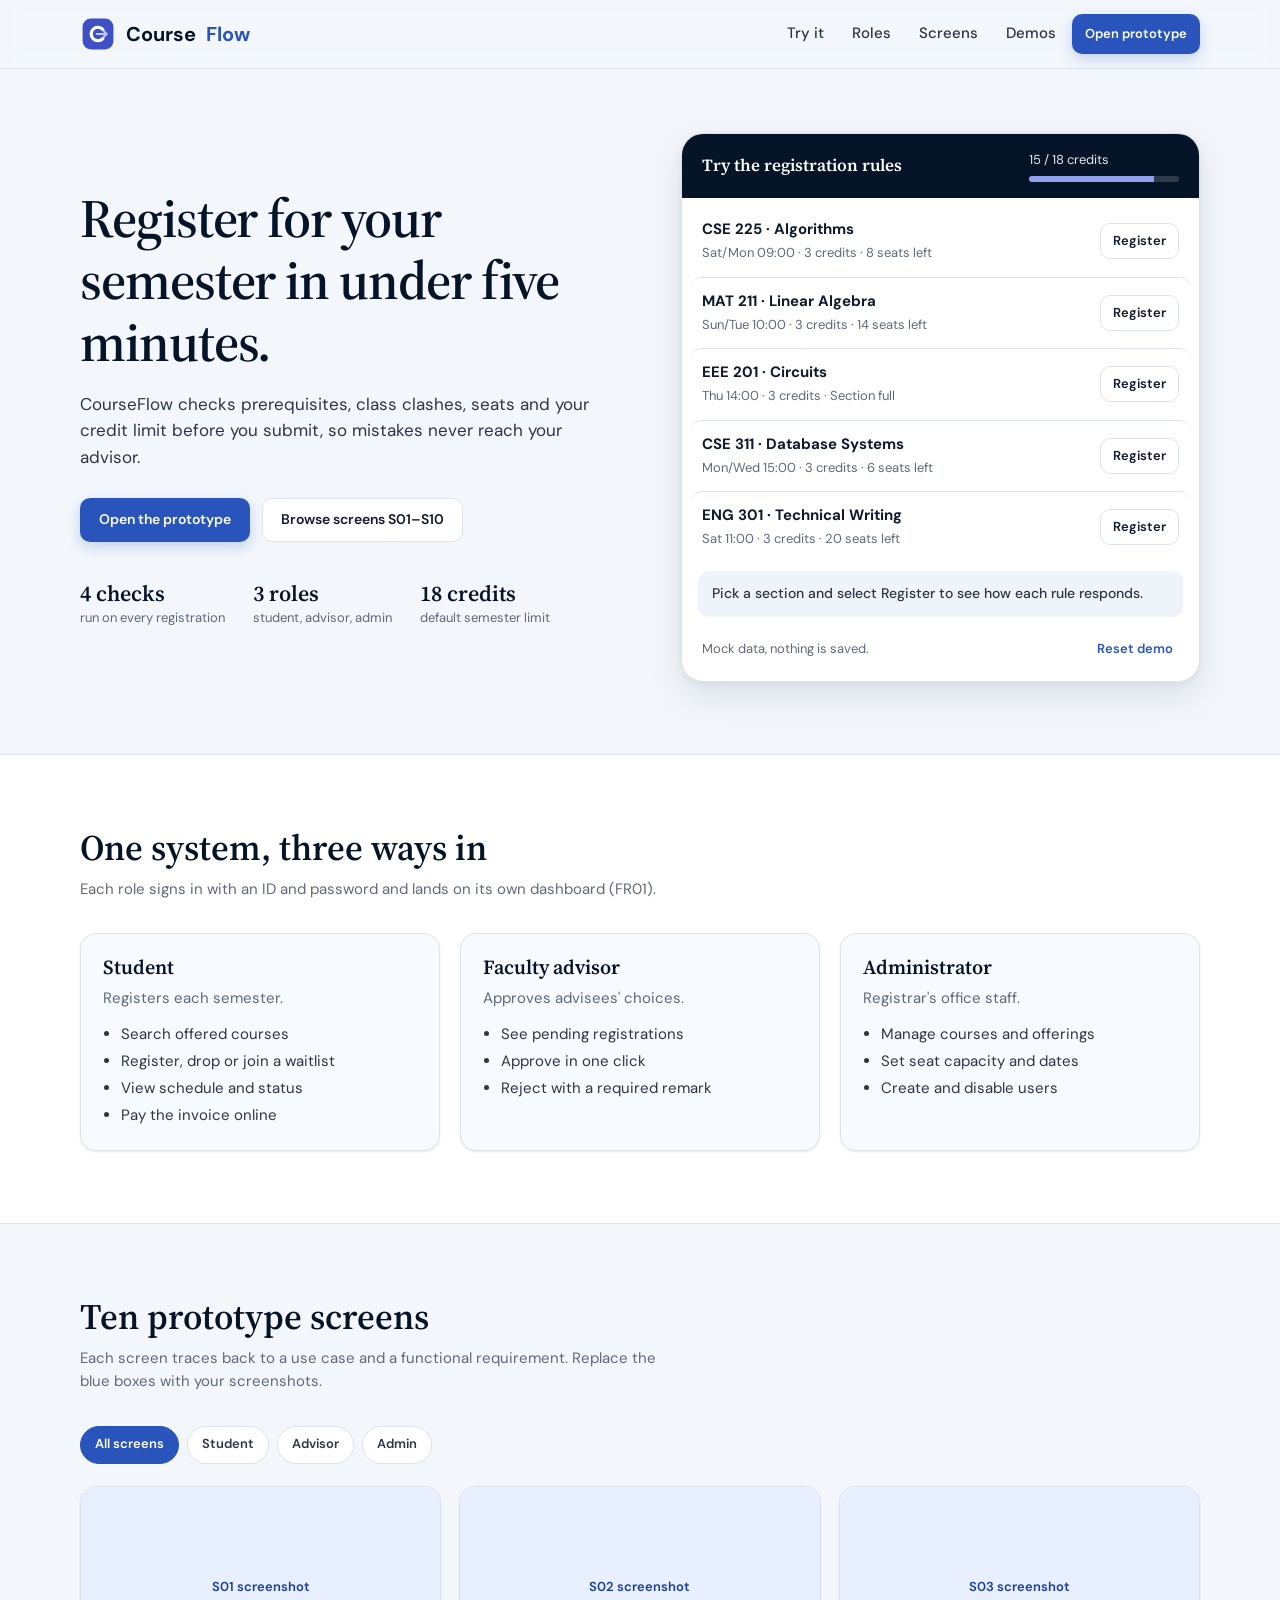
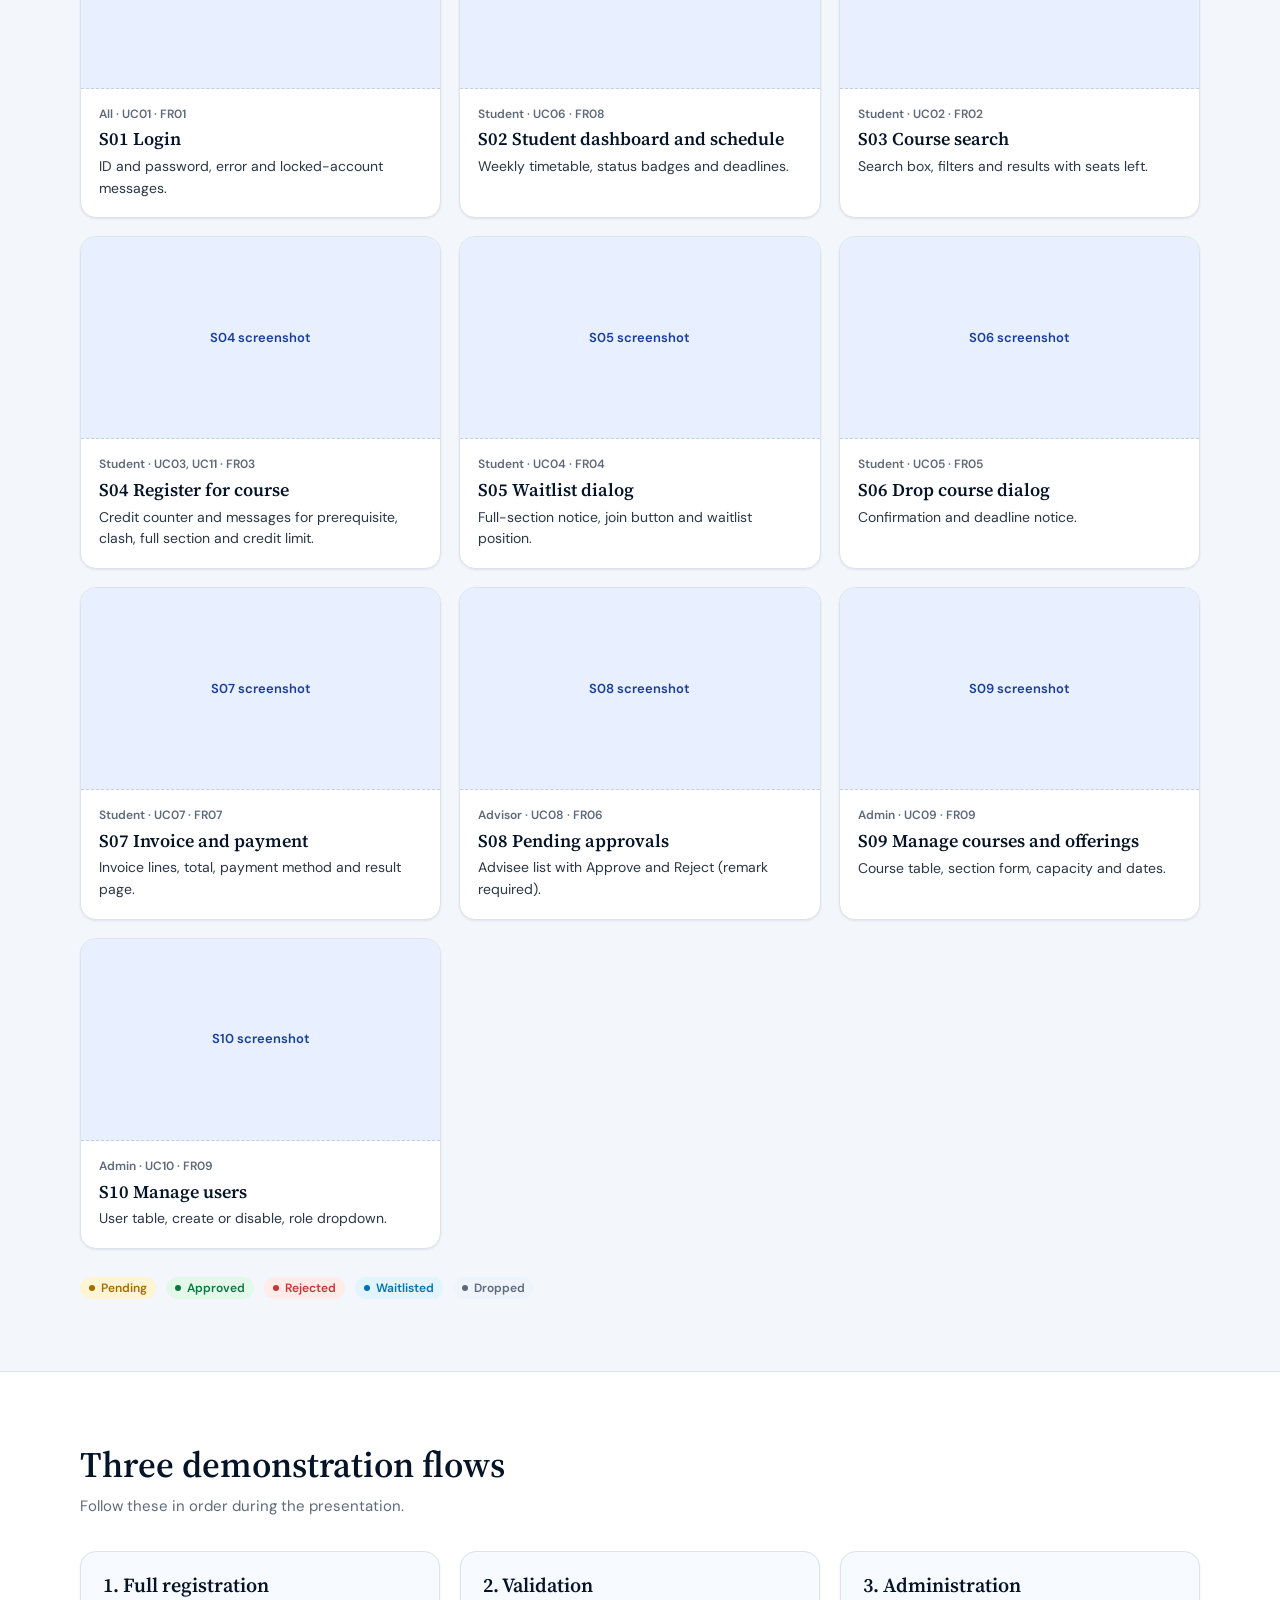
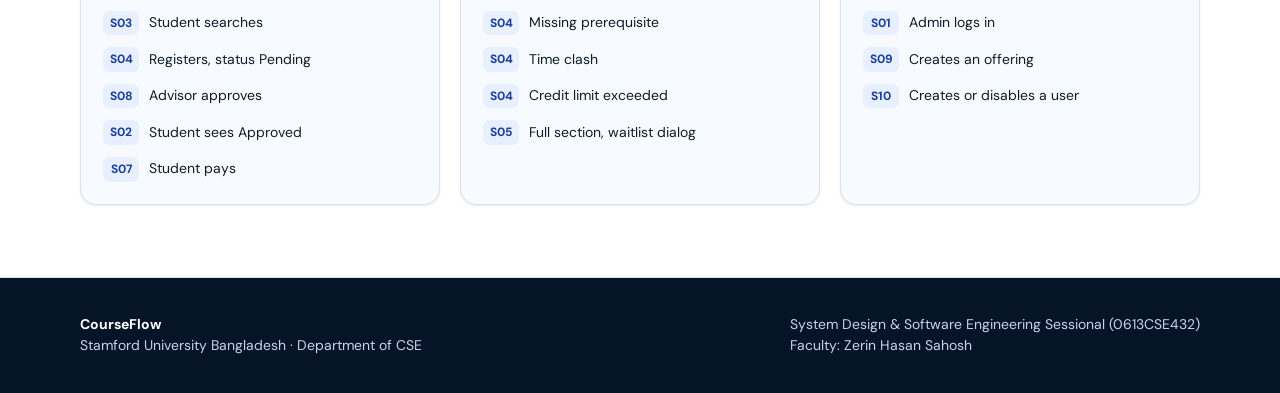
==== index.html @ bbb4576f "updated folder structure" ====
<!DOCTYPE html>
<html lang="en">
<head>
<meta charset="UTF-8">
<meta name="viewport" content="width=device-width, initial-scale=1">
<title>CourseFlow — Online Course Registration</title>
<link rel="icon" href="logo.svg" type="image/svg+xml">
<link rel="preconnect" href="https://fonts.googleapis.com">
<link rel="preconnect" href="https://fonts.gstatic.com" crossorigin>
<link href="https://fonts.googleapis.com/css2?family=DM+Sans:opsz,wght@9..40,400;9..40,500;9..40,600;9..40,700&family=Source+Serif+4:opsz,wght@8..60,500;8..60,600&display=swap" rel="stylesheet">
<link rel="stylesheet" href="style.css">
</head>
<body>
<header class="site-head">
  <div class="wrap">
    <a class="brand" href="#top" aria-label="CourseFlow home">
      <svg viewBox="0 0 56 56" aria-hidden="true"><rect x="4" y="4" width="48" height="48" rx="13" fill="#3f4fc4"/><path d="M35.5 20.7A10.5 10.5 0 1 0 35.5 35.3" fill="none" stroke="#fff" stroke-width="5" stroke-linecap="round"/><path d="M26 28h15M37 23.5l4.5 4.5-4.5 4.5" fill="none" stroke="#bcc6ff" stroke-width="3.4" stroke-linecap="round" stroke-linejoin="round"/></svg>
      Course<b>Flow</b>
    </a>
    <nav aria-label="Main">
      <a href="#try">Try it</a>
      <a href="#roles">Roles</a>
      <a href="#screens">Screens</a>
      <a href="#demos">Demos</a>
      <a class="keep btn btn-primary btn-sm" href="courseflow-registration.html">Open prototype</a>
    </nav>
  </div>
</header>

<main id="top">
  <section class="hero" id="try">
    <div class="wrap">
      <div>
        <h1>Register for your semester in under five minutes.</h1>
        <p class="lead">CourseFlow checks prerequisites, class clashes, seats and your credit limit before you submit, so mistakes never reach your advisor.</p>
        <div class="actions">
          <a class="btn btn-primary" href="courseflow-registration.html">Open the prototype</a>
          <a class="btn btn-secondary" href="#screens">Browse screens S01–S10</a>
        </div>
        <div class="facts">
          <div><strong>4 checks</strong>run on every registration</div>
          <div><strong>3 roles</strong>student, advisor, admin</div>
          <div><strong>18 credits</strong>default semester limit</div>
        </div>
      </div>

      <div class="demo" aria-labelledby="demo-title">
        <div class="demo-top">
          <h2 id="demo-title">Try the registration rules</h2>
          <div class="meter"><span id="credits">15 / 18 credits</span><div class="meter-bar"><i id="bar"></i></div></div>
        </div>
        <ul class="list" id="offerings"></ul>
        <div class="msg" id="msg" role="status" aria-live="polite">Pick a section and select Register to see how each rule responds.</div>
        <div class="demo-foot">
          <span>Mock data, nothing is saved.</span>
          <button class="linkbtn" id="reset" type="button">Reset demo</button>
        </div>
      </div>
    </div>
  </section>

  <section class="block alt" id="roles">
    <div class="wrap">
      <div class="head"><h2>One system, three ways in</h2><p>Each role signs in with an ID and password and lands on its own dashboard (FR01).</p></div>
      <div class="cols3">
        <div class="panel"><h3>Student</h3><p class="muted">Registers each semester.</p><ul><li>Search offered courses</li><li>Register, drop or join a waitlist</li><li>View schedule and status</li><li>Pay the invoice online</li></ul></div>
        <div class="panel"><h3>Faculty advisor</h3><p class="muted">Approves advisees' choices.</p><ul><li>See pending registrations</li><li>Approve in one click</li><li>Reject with a required remark</li></ul></div>
        <div class="panel"><h3>Administrator</h3><p class="muted">Registrar's office staff.</p><ul><li>Manage courses and offerings</li><li>Set seat capacity and dates</li><li>Create and disable users</li></ul></div>
      </div>
    </div>
  </section>

  <section class="block" id="screens">
    <div class="wrap">
      <div class="head"><h2>Ten prototype screens</h2><p>Each screen traces back to a use case and a functional requirement. Replace the blue boxes with your screenshots.</p></div>
      <div class="tabs" id="tabs" role="group" aria-label="Filter screens by role"></div>
      <div class="screens" id="screens-grid"></div>
      <div class="legend" aria-label="Status badge colours">
        <span class="badge b-pending">Pending</span><span class="badge b-approved">Approved</span><span class="badge b-rejected">Rejected</span><span class="badge b-waitlisted">Waitlisted</span><span class="badge b-dropped">Dropped</span>
      </div>
    </div>
  </section>

  <section class="block alt" id="demos">
    <div class="wrap">
      <div class="head"><h2>Three demonstration flows</h2><p>Follow these in order during the presentation.</p></div>
      <div class="cols3">
        <div class="panel"><h3>1. Full registration</h3><ol class="steps"><li><span>S03</span>Student searches</li><li><span>S04</span>Registers, status Pending</li><li><span>S08</span>Advisor approves</li><li><span>S02</span>Student sees Approved</li><li><span>S07</span>Student pays</li></ol></div>
        <div class="panel"><h3>2. Validation</h3><ol class="steps"><li><span>S04</span>Missing prerequisite</li><li><span>S04</span>Time clash</li><li><span>S04</span>Credit limit exceeded</li><li><span>S05</span>Full section, waitlist dialog</li></ol></div>
        <div class="panel"><h3>3. Administration</h3><ol class="steps"><li><span>S01</span>Admin logs in</li><li><span>S09</span>Creates an offering</li><li><span>S10</span>Creates or disables a user</li></ol></div>
      </div>
    </div>
  </section>
</main>

<footer>
  <div class="wrap">
    <div><b>CourseFlow</b><br>Stamford University Bangladesh · Department of CSE</div>
    <div>System Design &amp; Software Engineering Sessional (0613CSE432)<br>Faculty: Zerin Hasan Sahosh</div>
  </div>
</footer>
<script src="script.js"></script>
</body>
</html>
---- style.css ----
:root{
  --bg:oklch(.975 .008 255);--surface:#fff;--surface-2:oklch(.985 .006 255);--surface-3:oklch(.965 .01 255);
  --fg:oklch(.22 .035 255);--fg-2:oklch(.33 .03 255);--muted:oklch(.52 .03 255);
  --border:oklch(.915 .012 255);--border-strong:oklch(.85 .018 255);
  --accent:oklch(.48 .17 264);--accent-2:oklch(.4 .16 264);--accent-soft:oklch(.955 .025 264);
  --navy:oklch(.19 .045 258);--navy-2:oklch(.24 .05 258);
  --success:oklch(.5 .12 155);--success-soft:oklch(.96 .03 155);
  --warn:oklch(.58 .14 75);--warn-soft:oklch(.97 .045 85);
  --danger:oklch(.55 .18 25);--danger-soft:oklch(.96 .03 25);
  --info:oklch(.53 .14 245);--info-soft:oklch(.96 .03 245);
  --shadow-sm:0 1px 2px rgba(13,27,52,.05),0 1px 3px rgba(13,27,52,.04);
  --shadow-md:0 14px 34px rgba(13,27,52,.1),0 2px 8px rgba(13,27,52,.05);
  --font-display:"Source Serif 4",Georgia,serif;--font-body:"DM Sans","Segoe UI",sans-serif;
}
*{box-sizing:border-box}
html{scroll-behavior:smooth}
body{margin:0;background:var(--bg);color:var(--fg);font:15px/1.55 var(--font-body);-webkit-font-smoothing:antialiased}
button{font:inherit;color:inherit;cursor:pointer}
a{color:var(--accent);text-decoration:none}
h1,h2,h3{font-family:var(--font-display);font-weight:600;margin:0;line-height:1.15;color:var(--navy)}
p{margin:0}
:focus-visible{outline:3px solid color-mix(in oklch,var(--accent) 40%,transparent);outline-offset:2px}
.wrap{width:min(1120px,100% - 40px);margin-inline:auto}
.muted{color:var(--muted)}

.btn{display:inline-flex;align-items:center;justify-content:center;min-height:44px;padding:0 18px;border-radius:10px;border:1px solid transparent;font-weight:600;font-size:14px;transition:background .16s,border-color .16s,transform .16s}
.btn:hover{transform:translateY(-1px)}
.btn-primary{background:var(--accent);color:#fff;box-shadow:0 5px 14px color-mix(in oklch,var(--accent) 24%,transparent)}
.btn-primary:hover{background:var(--accent-2)}
.btn-secondary{background:var(--surface);border-color:var(--border);color:var(--fg)}
.btn-secondary:hover{border-color:var(--border-strong)}
.btn-sm{min-height:36px;padding:0 12px;font-size:13px}

.badge{display:inline-flex;align-items:center;gap:6px;padding:5px 9px;border-radius:999px;font-size:12px;font-weight:600;line-height:1}
.badge:before{content:"";width:6px;height:6px;border-radius:50%;background:currentColor}
.b-pending{background:var(--warn-soft);color:var(--warn)}
.b-approved{background:var(--success-soft);color:var(--success)}
.b-rejected{background:var(--danger-soft);color:var(--danger)}
.b-waitlisted{background:var(--info-soft);color:var(--info)}
.b-dropped{background:var(--surface-3);color:var(--muted)}

/* header */
.site-head{position:sticky;top:0;z-index:20;background:color-mix(in oklch,var(--bg) 88%,transparent);backdrop-filter:blur(10px);border-bottom:1px solid var(--border)}
.site-head .wrap{display:flex;align-items:center;gap:24px;min-height:68px}
.brand{display:flex;align-items:center;gap:10px;font-weight:700;font-size:20px;color:var(--navy)}
.brand b{color:var(--accent)}
.brand svg{width:36px;height:36px}
nav{display:flex;gap:4px;margin-left:auto}
nav a{padding:8px 12px;border-radius:8px;color:var(--fg-2);font-weight:500}
nav a:hover{background:var(--surface-3)}

/* hero */
.hero{padding:64px 0 72px}
.hero .wrap{display:grid;grid-template-columns:1.05fr 1fr;gap:56px;align-items:center}
.hero h1{font-size:clamp(34px,5vw,54px);letter-spacing:-.02em}
.hero .lead{margin:18px 0 28px;font-size:17px;color:var(--fg-2);max-width:46ch}
.hero .actions{display:flex;gap:12px;flex-wrap:wrap}
.hero .facts{display:flex;gap:28px;margin-top:36px;flex-wrap:wrap;color:var(--muted);font-size:13px}
.hero .facts strong{display:block;font:600 22px var(--font-display);color:var(--navy)}

/* live demo */
.demo{background:var(--surface);border:1px solid var(--border);border-radius:22px;box-shadow:var(--shadow-md);overflow:hidden}
.demo-top{display:flex;justify-content:space-between;align-items:center;padding:16px 20px;background:var(--navy);color:#fff}
.demo-top h2{color:#fff;font-size:17px}
.meter{font-size:13px;opacity:.9}
.meter-bar{height:6px;border-radius:9px;background:rgba(255,255,255,.18);margin-top:6px;overflow:hidden;width:150px}
.meter-bar i{display:block;height:100%;background:#9fb0ff;width:0;transition:width .3s}
.list{list-style:none;margin:0;padding:8px}
.row{display:flex;align-items:center;gap:12px;padding:12px;border-radius:12px}
.row+.row{border-top:1px solid var(--border)}
.row .info{flex:1;min-width:0}
.row .info b{display:block}
.row .info span{font-size:13px;color:var(--muted)}
.msg{margin:0 16px 16px;padding:12px 14px;border-radius:10px;font-size:14px;font-weight:500;background:var(--surface-3);color:var(--fg-2);min-height:46px}
.msg.err{background:var(--danger-soft);color:var(--danger)}
.msg.ok{background:var(--success-soft);color:var(--success)}
.msg.wait{background:var(--info-soft);color:var(--info)}
.demo-foot{display:flex;justify-content:space-between;align-items:center;padding:0 20px 16px;font-size:13px;color:var(--muted)}
.linkbtn{background:none;border:0;color:var(--accent);font-weight:600;padding:6px}

/* sections */
section.block{padding:72px 0}
section.alt{background:var(--surface);border-block:1px solid var(--border)}
.head{max-width:60ch;margin-bottom:32px}
.head h2{font-size:clamp(26px,3.4vw,36px)}
.head p{margin-top:10px;color:var(--muted)}
.cols3{display:grid;grid-template-columns:repeat(3,1fr);gap:20px}
.panel{background:var(--surface);border:1px solid var(--border);border-radius:16px;padding:22px;box-shadow:var(--shadow-sm)}
.alt .panel{background:var(--surface-2)}
.panel h3{font-size:20px;margin-bottom:8px}
.panel ul{margin:12px 0 0;padding-left:18px;color:var(--fg-2)}
.panel li+li{margin-top:4px}

/* screens */
.tabs{display:flex;gap:8px;flex-wrap:wrap;margin-bottom:22px}
.tab{min-height:38px;padding:0 14px;border-radius:999px;border:1px solid var(--border);background:var(--surface);font-weight:600;font-size:13px;color:var(--fg-2)}
.tab[aria-pressed=true]{background:var(--accent);border-color:var(--accent);color:#fff}
.screens{display:grid;grid-template-columns:repeat(auto-fill,minmax(300px,1fr));gap:18px}
.screen{background:var(--surface);border:1px solid var(--border);border-radius:16px;overflow:hidden;box-shadow:var(--shadow-sm);display:flex;flex-direction:column}
.shot{aspect-ratio:16/9;background:var(--accent-soft);border-bottom:1px dashed var(--border-strong);display:grid;place-items:center;color:var(--accent-2);font-size:13px;font-weight:600}
.screen .body{padding:16px 18px 18px}
.screen h3{font-size:18px;margin:6px 0}
.meta{font-size:12px;color:var(--muted);font-weight:600}
.screen p{font-size:14px;color:var(--fg-2)}

/* demos */
.steps{list-style:none;padding:0;margin:14px 0 0;display:grid;gap:8px}
.steps li{display:flex;gap:10px;align-items:center;font-size:14px}
.steps li span{flex:none;min-width:36px;text-align:center;padding:3px 0;border-radius:7px;background:var(--accent-soft);color:var(--accent-2);font-weight:700;font-size:12px}
.legend{display:flex;gap:10px;flex-wrap:wrap;margin-top:28px}

footer{background:var(--navy);color:#c9d2ea;padding:36px 0;font-size:14px}
footer .wrap{display:flex;justify-content:space-between;gap:20px;flex-wrap:wrap}
footer b{color:#fff}

@media(max-width:860px){
  .hero .wrap{grid-template-columns:1fr;gap:36px}
  .cols3{grid-template-columns:1fr}
  nav a:not(.keep){display:none}
}
@media(prefers-reduced-motion:reduce){*{transition:none!important;scroll-behavior:auto!important}}
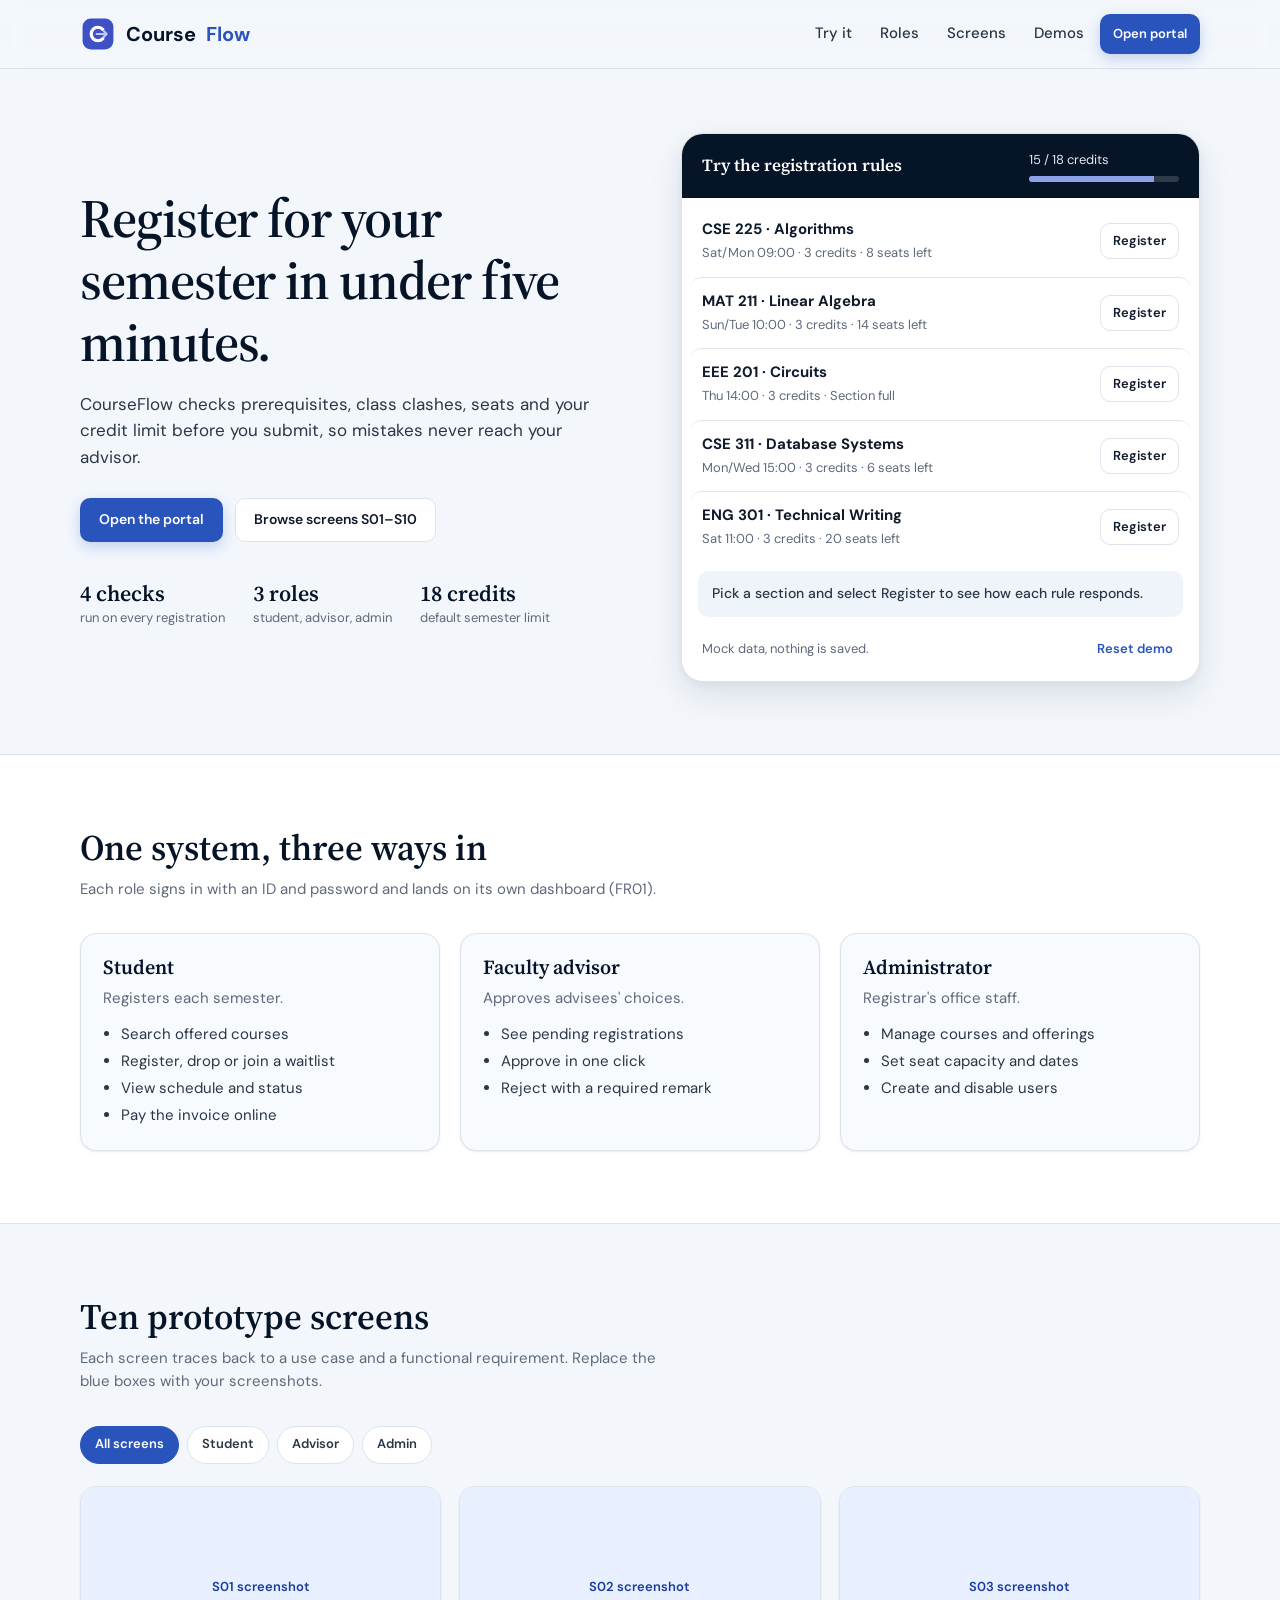
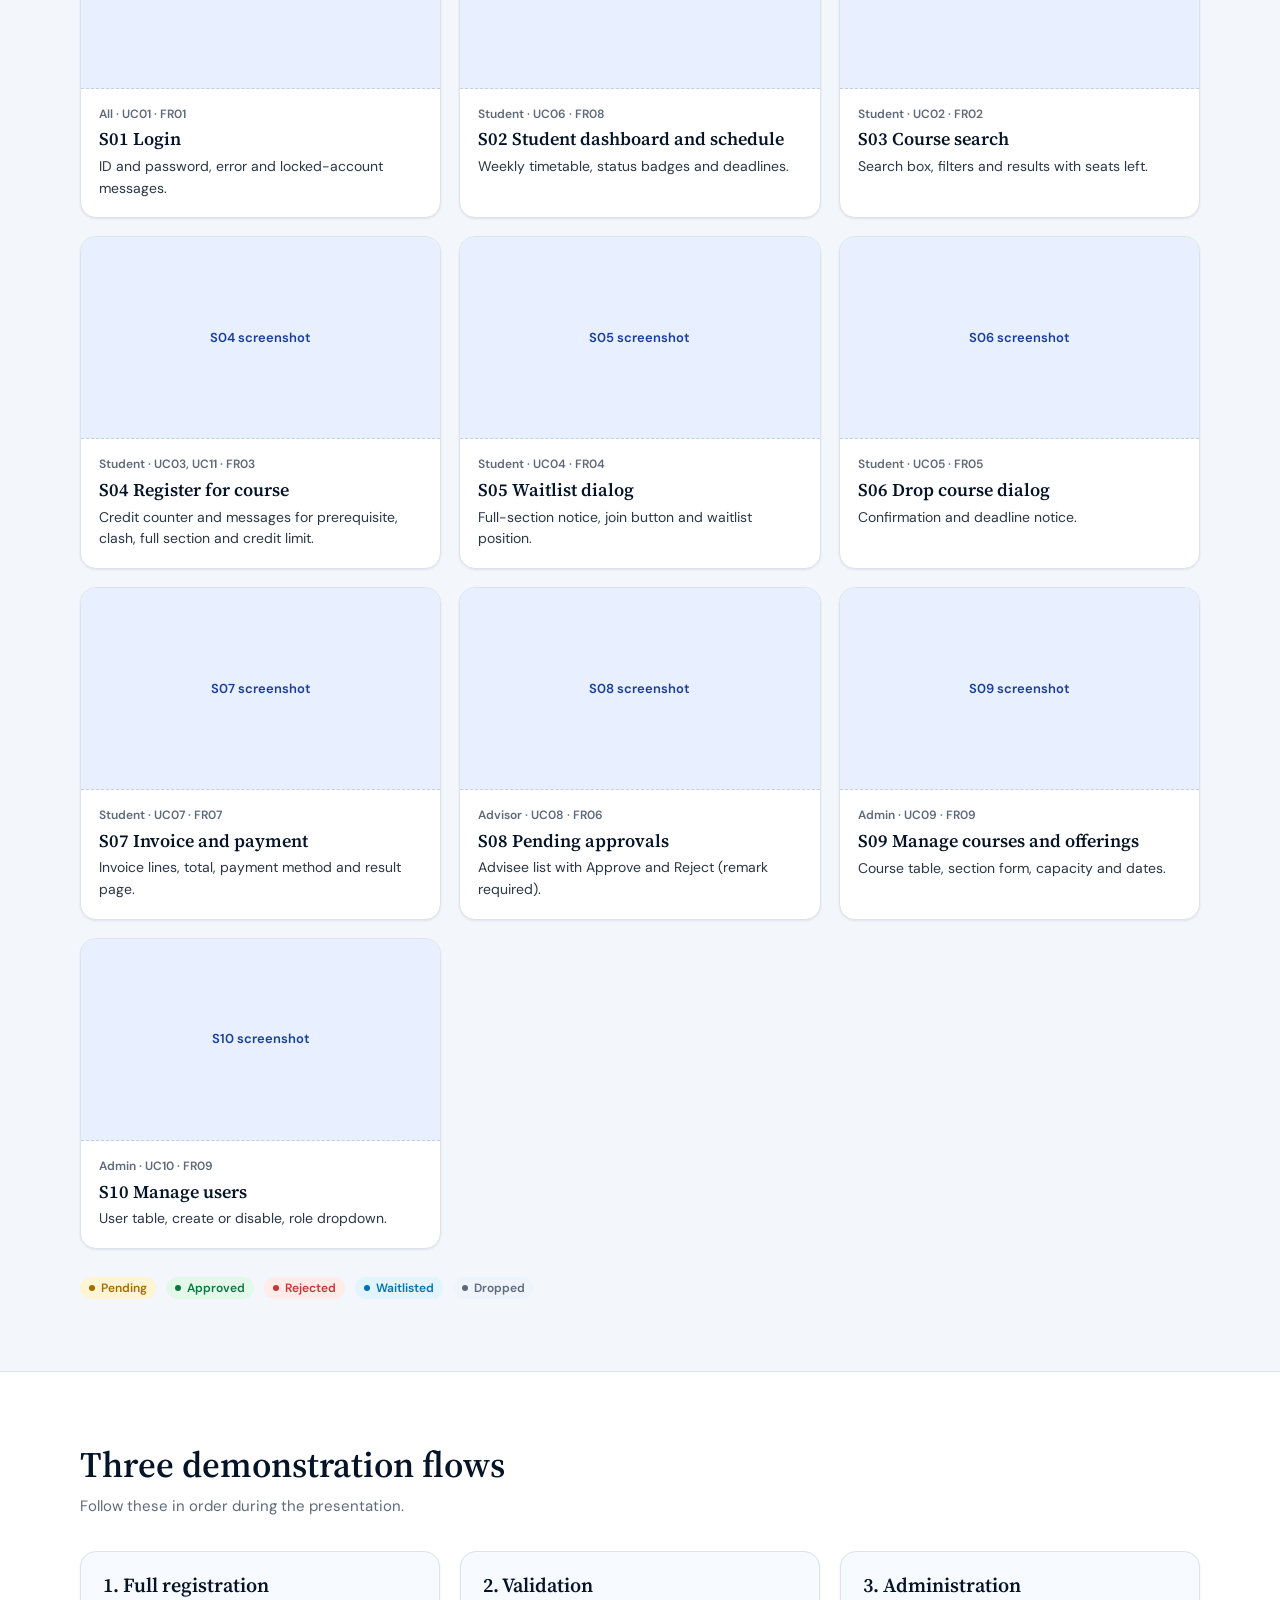
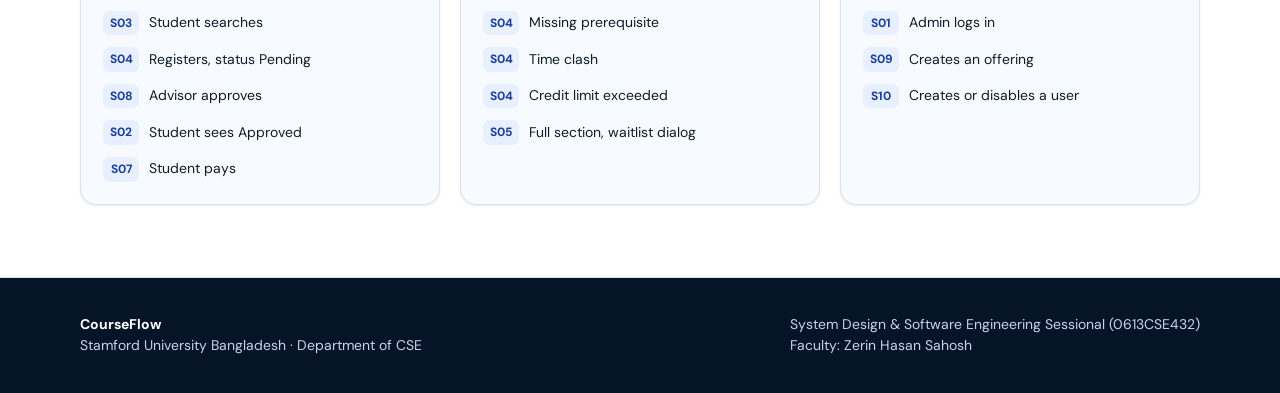
==== commit facb364a: "better file structure" ====
--- a/index.html
+++ b/index.html
@@ -4,11 +4,12 @@
 <meta charset="UTF-8">
 <meta name="viewport" content="width=device-width, initial-scale=1">
 <title>CourseFlow — Online Course Registration</title>
-<link rel="icon" href="logo.svg" type="image/svg+xml">
+<meta name="description" content="CourseFlow is an online course registration system for Stamford University Bangladesh. It validates prerequisites, timetable clashes, seat availability and credit limits before submission.">
+<link rel="icon" href="assets/images/logo.svg" type="image/svg+xml">
 <link rel="preconnect" href="https://fonts.googleapis.com">
 <link rel="preconnect" href="https://fonts.gstatic.com" crossorigin>
 <link href="https://fonts.googleapis.com/css2?family=DM+Sans:opsz,wght@9..40,400;9..40,500;9..40,600;9..40,700&family=Source+Serif+4:opsz,wght@8..60,500;8..60,600&display=swap" rel="stylesheet">
-<link rel="stylesheet" href="style.css">
+<link rel="stylesheet" href="assets/css/landing.css">
 </head>
 <body>
 <header class="site-head">
@@ -22,7 +23,7 @@
       <a href="#roles">Roles</a>
       <a href="#screens">Screens</a>
       <a href="#demos">Demos</a>
-      <a class="keep btn btn-primary btn-sm" href="courseflow-registration.html">Open prototype</a>
+      <a class="keep btn btn-primary btn-sm" href="portal.html">Open portal</a>
     </nav>
   </div>
 </header>
@@ -34,7 +35,7 @@
         <h1>Register for your semester in under five minutes.</h1>
         <p class="lead">CourseFlow checks prerequisites, class clashes, seats and your credit limit before you submit, so mistakes never reach your advisor.</p>
         <div class="actions">
-          <a class="btn btn-primary" href="courseflow-registration.html">Open the prototype</a>
+          <a class="btn btn-primary" href="portal.html">Open the portal</a>
           <a class="btn btn-secondary" href="#screens">Browse screens S01–S10</a>
         </div>
         <div class="facts">
@@ -99,6 +100,6 @@
     <div>System Design &amp; Software Engineering Sessional (0613CSE432)<br>Faculty: Zerin Hasan Sahosh</div>
   </div>
 </footer>
-<script src="script.js"></script>
+<script src="assets/js/landing.js"></script>
 </body>
 </html>
--- a/assets/css/landing.css
+++ b/assets/css/landing.css
@@ -0,0 +1,123 @@
+/* CourseFlow landing page — public site styles */
+
+:root{
+  --bg:oklch(.975 .008 255);--surface:#fff;--surface-2:oklch(.985 .006 255);--surface-3:oklch(.965 .01 255);
+  --fg:oklch(.22 .035 255);--fg-2:oklch(.33 .03 255);--muted:oklch(.52 .03 255);
+  --border:oklch(.915 .012 255);--border-strong:oklch(.85 .018 255);
+  --accent:oklch(.48 .17 264);--accent-2:oklch(.4 .16 264);--accent-soft:oklch(.955 .025 264);
+  --navy:oklch(.19 .045 258);--navy-2:oklch(.24 .05 258);
+  --success:oklch(.5 .12 155);--success-soft:oklch(.96 .03 155);
+  --warn:oklch(.58 .14 75);--warn-soft:oklch(.97 .045 85);
+  --danger:oklch(.55 .18 25);--danger-soft:oklch(.96 .03 25);
+  --info:oklch(.53 .14 245);--info-soft:oklch(.96 .03 245);
+  --shadow-sm:0 1px 2px rgba(13,27,52,.05),0 1px 3px rgba(13,27,52,.04);
+  --shadow-md:0 14px 34px rgba(13,27,52,.1),0 2px 8px rgba(13,27,52,.05);
+  --font-display:"Source Serif 4",Georgia,serif;--font-body:"DM Sans","Segoe UI",sans-serif;
+}
+*{box-sizing:border-box}
+html{scroll-behavior:smooth}
+body{margin:0;background:var(--bg);color:var(--fg);font:15px/1.55 var(--font-body);-webkit-font-smoothing:antialiased}
+button{font:inherit;color:inherit;cursor:pointer}
+a{color:var(--accent);text-decoration:none}
+h1,h2,h3{font-family:var(--font-display);font-weight:600;margin:0;line-height:1.15;color:var(--navy)}
+p{margin:0}
+:focus-visible{outline:3px solid color-mix(in oklch,var(--accent) 40%,transparent);outline-offset:2px}
+.wrap{width:min(1120px,100% - 40px);margin-inline:auto}
+.muted{color:var(--muted)}
+
+.btn{display:inline-flex;align-items:center;justify-content:center;min-height:44px;padding:0 18px;border-radius:10px;border:1px solid transparent;font-weight:600;font-size:14px;transition:background .16s,border-color .16s,transform .16s}
+.btn:hover{transform:translateY(-1px)}
+.btn-primary{background:var(--accent);color:#fff;box-shadow:0 5px 14px color-mix(in oklch,var(--accent) 24%,transparent)}
+.btn-primary:hover{background:var(--accent-2)}
+.btn-secondary{background:var(--surface);border-color:var(--border);color:var(--fg)}
+.btn-secondary:hover{border-color:var(--border-strong)}
+.btn-sm{min-height:36px;padding:0 12px;font-size:13px}
+
+.badge{display:inline-flex;align-items:center;gap:6px;padding:5px 9px;border-radius:999px;font-size:12px;font-weight:600;line-height:1}
+.badge:before{content:"";width:6px;height:6px;border-radius:50%;background:currentColor}
+.b-pending{background:var(--warn-soft);color:var(--warn)}
+.b-approved{background:var(--success-soft);color:var(--success)}
+.b-rejected{background:var(--danger-soft);color:var(--danger)}
+.b-waitlisted{background:var(--info-soft);color:var(--info)}
+.b-dropped{background:var(--surface-3);color:var(--muted)}
+
+/* header */
+.site-head{position:sticky;top:0;z-index:20;background:color-mix(in oklch,var(--bg) 88%,transparent);backdrop-filter:blur(10px);border-bottom:1px solid var(--border)}
+.site-head .wrap{display:flex;align-items:center;gap:24px;min-height:68px}
+.brand{display:flex;align-items:center;gap:10px;font-weight:700;font-size:20px;color:var(--navy)}
+.brand b{color:var(--accent)}
+.brand svg{width:36px;height:36px}
+nav{display:flex;gap:4px;margin-left:auto}
+nav a{padding:8px 12px;border-radius:8px;color:var(--fg-2);font-weight:500}
+nav a:hover{background:var(--surface-3)}
+
+/* hero */
+.hero{padding:64px 0 72px}
+.hero .wrap{display:grid;grid-template-columns:1.05fr 1fr;gap:56px;align-items:center}
+.hero h1{font-size:clamp(34px,5vw,54px);letter-spacing:-.02em}
+.hero .lead{margin:18px 0 28px;font-size:17px;color:var(--fg-2);max-width:46ch}
+.hero .actions{display:flex;gap:12px;flex-wrap:wrap}
+.hero .facts{display:flex;gap:28px;margin-top:36px;flex-wrap:wrap;color:var(--muted);font-size:13px}
+.hero .facts strong{display:block;font:600 22px var(--font-display);color:var(--navy)}
+
+/* live demo */
+.demo{background:var(--surface);border:1px solid var(--border);border-radius:22px;box-shadow:var(--shadow-md);overflow:hidden}
+.demo-top{display:flex;justify-content:space-between;align-items:center;padding:16px 20px;background:var(--navy);color:#fff}
+.demo-top h2{color:#fff;font-size:17px}
+.meter{font-size:13px;opacity:.9}
+.meter-bar{height:6px;border-radius:9px;background:rgba(255,255,255,.18);margin-top:6px;overflow:hidden;width:150px}
+.meter-bar i{display:block;height:100%;background:#9fb0ff;width:0;transition:width .3s}
+.list{list-style:none;margin:0;padding:8px}
+.row{display:flex;align-items:center;gap:12px;padding:12px;border-radius:12px}
+.row+.row{border-top:1px solid var(--border)}
+.row .info{flex:1;min-width:0}
+.row .info b{display:block}
+.row .info span{font-size:13px;color:var(--muted)}
+.msg{margin:0 16px 16px;padding:12px 14px;border-radius:10px;font-size:14px;font-weight:500;background:var(--surface-3);color:var(--fg-2);min-height:46px}
+.msg.err{background:var(--danger-soft);color:var(--danger)}
+.msg.ok{background:var(--success-soft);color:var(--success)}
+.msg.wait{background:var(--info-soft);color:var(--info)}
+.demo-foot{display:flex;justify-content:space-between;align-items:center;padding:0 20px 16px;font-size:13px;color:var(--muted)}
+.linkbtn{background:none;border:0;color:var(--accent);font-weight:600;padding:6px}
+
+/* sections */
+section.block{padding:72px 0}
+section.alt{background:var(--surface);border-block:1px solid var(--border)}
+.head{max-width:60ch;margin-bottom:32px}
+.head h2{font-size:clamp(26px,3.4vw,36px)}
+.head p{margin-top:10px;color:var(--muted)}
+.cols3{display:grid;grid-template-columns:repeat(3,1fr);gap:20px}
+.panel{background:var(--surface);border:1px solid var(--border);border-radius:16px;padding:22px;box-shadow:var(--shadow-sm)}
+.alt .panel{background:var(--surface-2)}
+.panel h3{font-size:20px;margin-bottom:8px}
+.panel ul{margin:12px 0 0;padding-left:18px;color:var(--fg-2)}
+.panel li+li{margin-top:4px}
+
+/* screens */
+.tabs{display:flex;gap:8px;flex-wrap:wrap;margin-bottom:22px}
+.tab{min-height:38px;padding:0 14px;border-radius:999px;border:1px solid var(--border);background:var(--surface);font-weight:600;font-size:13px;color:var(--fg-2)}
+.tab[aria-pressed=true]{background:var(--accent);border-color:var(--accent);color:#fff}
+.screens{display:grid;grid-template-columns:repeat(auto-fill,minmax(300px,1fr));gap:18px}
+.screen{background:var(--surface);border:1px solid var(--border);border-radius:16px;overflow:hidden;box-shadow:var(--shadow-sm);display:flex;flex-direction:column}
+.shot{aspect-ratio:16/9;background:var(--accent-soft);border-bottom:1px dashed var(--border-strong);display:grid;place-items:center;color:var(--accent-2);font-size:13px;font-weight:600}
+.screen .body{padding:16px 18px 18px}
+.screen h3{font-size:18px;margin:6px 0}
+.meta{font-size:12px;color:var(--muted);font-weight:600}
+.screen p{font-size:14px;color:var(--fg-2)}
+
+/* demos */
+.steps{list-style:none;padding:0;margin:14px 0 0;display:grid;gap:8px}
+.steps li{display:flex;gap:10px;align-items:center;font-size:14px}
+.steps li span{flex:none;min-width:36px;text-align:center;padding:3px 0;border-radius:7px;background:var(--accent-soft);color:var(--accent-2);font-weight:700;font-size:12px}
+.legend{display:flex;gap:10px;flex-wrap:wrap;margin-top:28px}
+
+footer{background:var(--navy);color:#c9d2ea;padding:36px 0;font-size:14px}
+footer .wrap{display:flex;justify-content:space-between;gap:20px;flex-wrap:wrap}
+footer b{color:#fff}
+
+@media(max-width:860px){
+  .hero .wrap{grid-template-columns:1fr;gap:36px}
+  .cols3{grid-template-columns:1fr}
+  nav a:not(.keep){display:none}
+}
+@media(prefers-reduced-motion:reduce){*{transition:none!important;scroll-behavior:auto!important}}
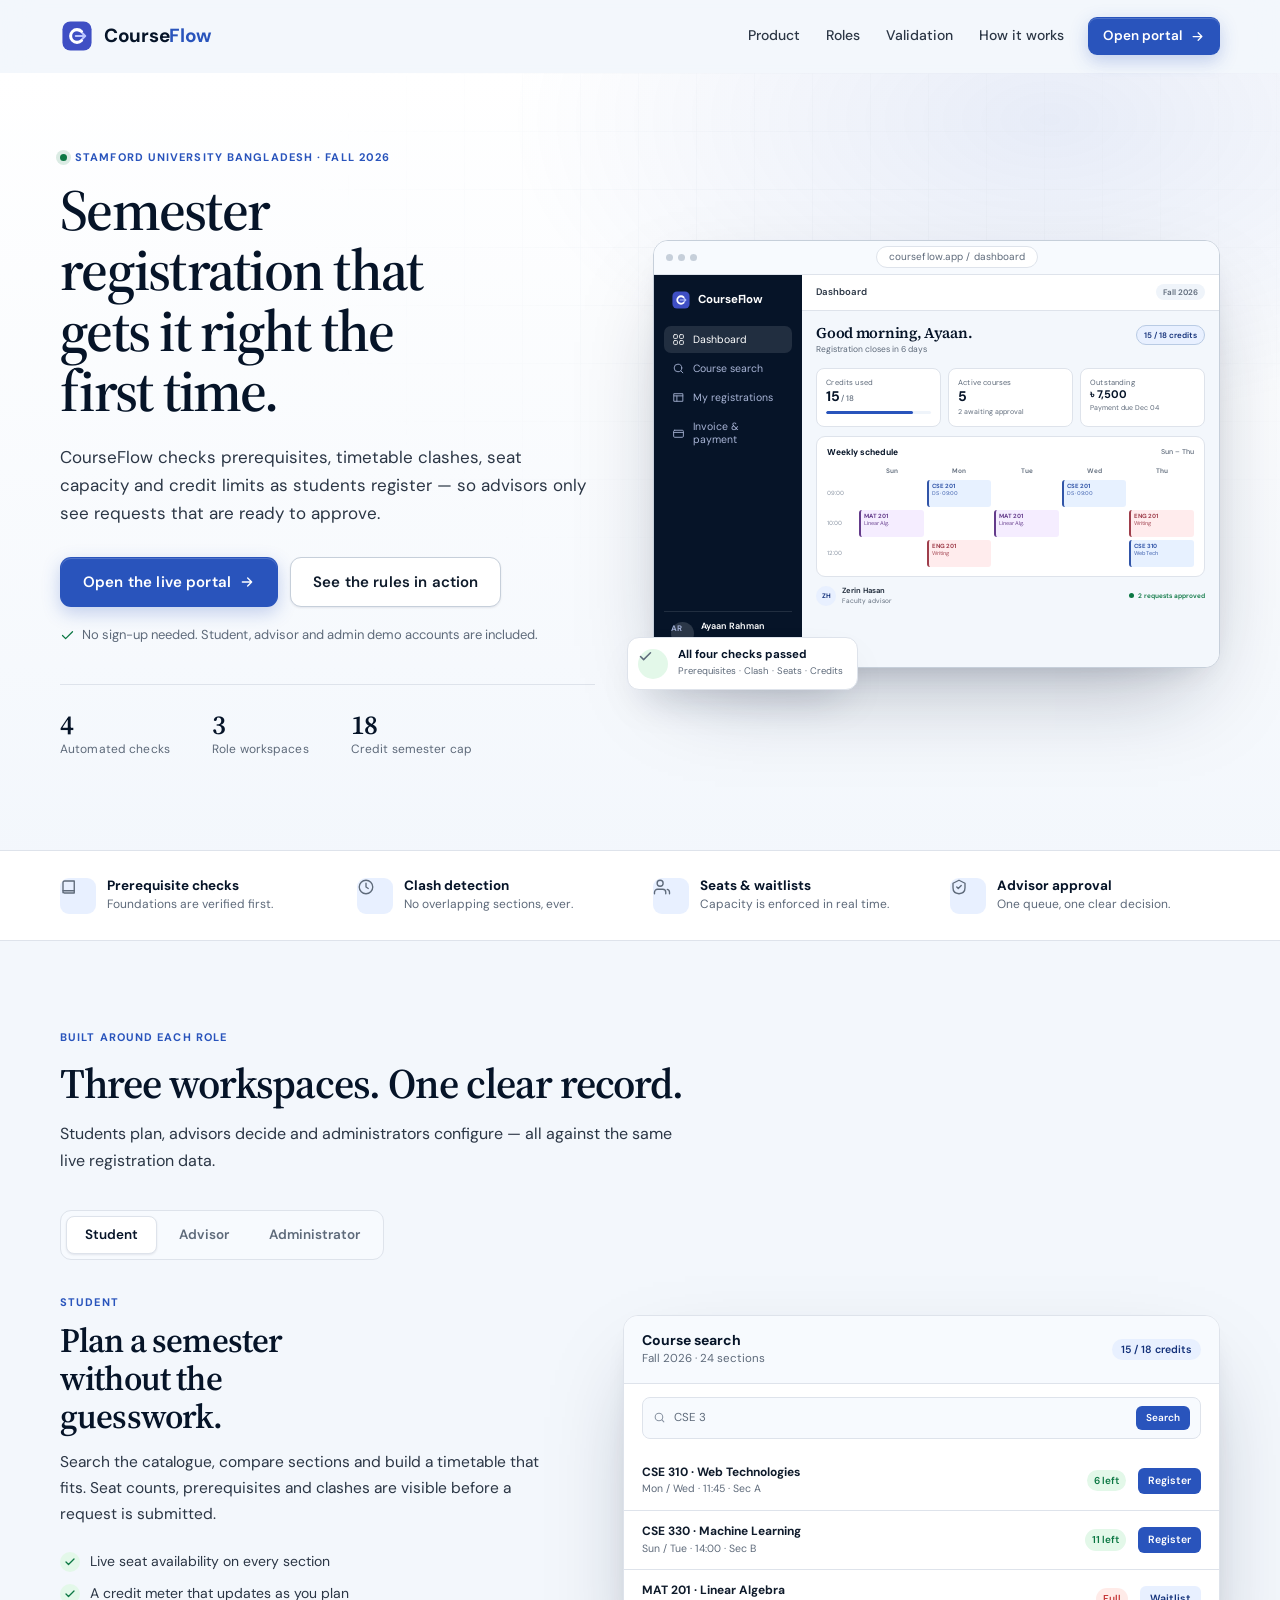
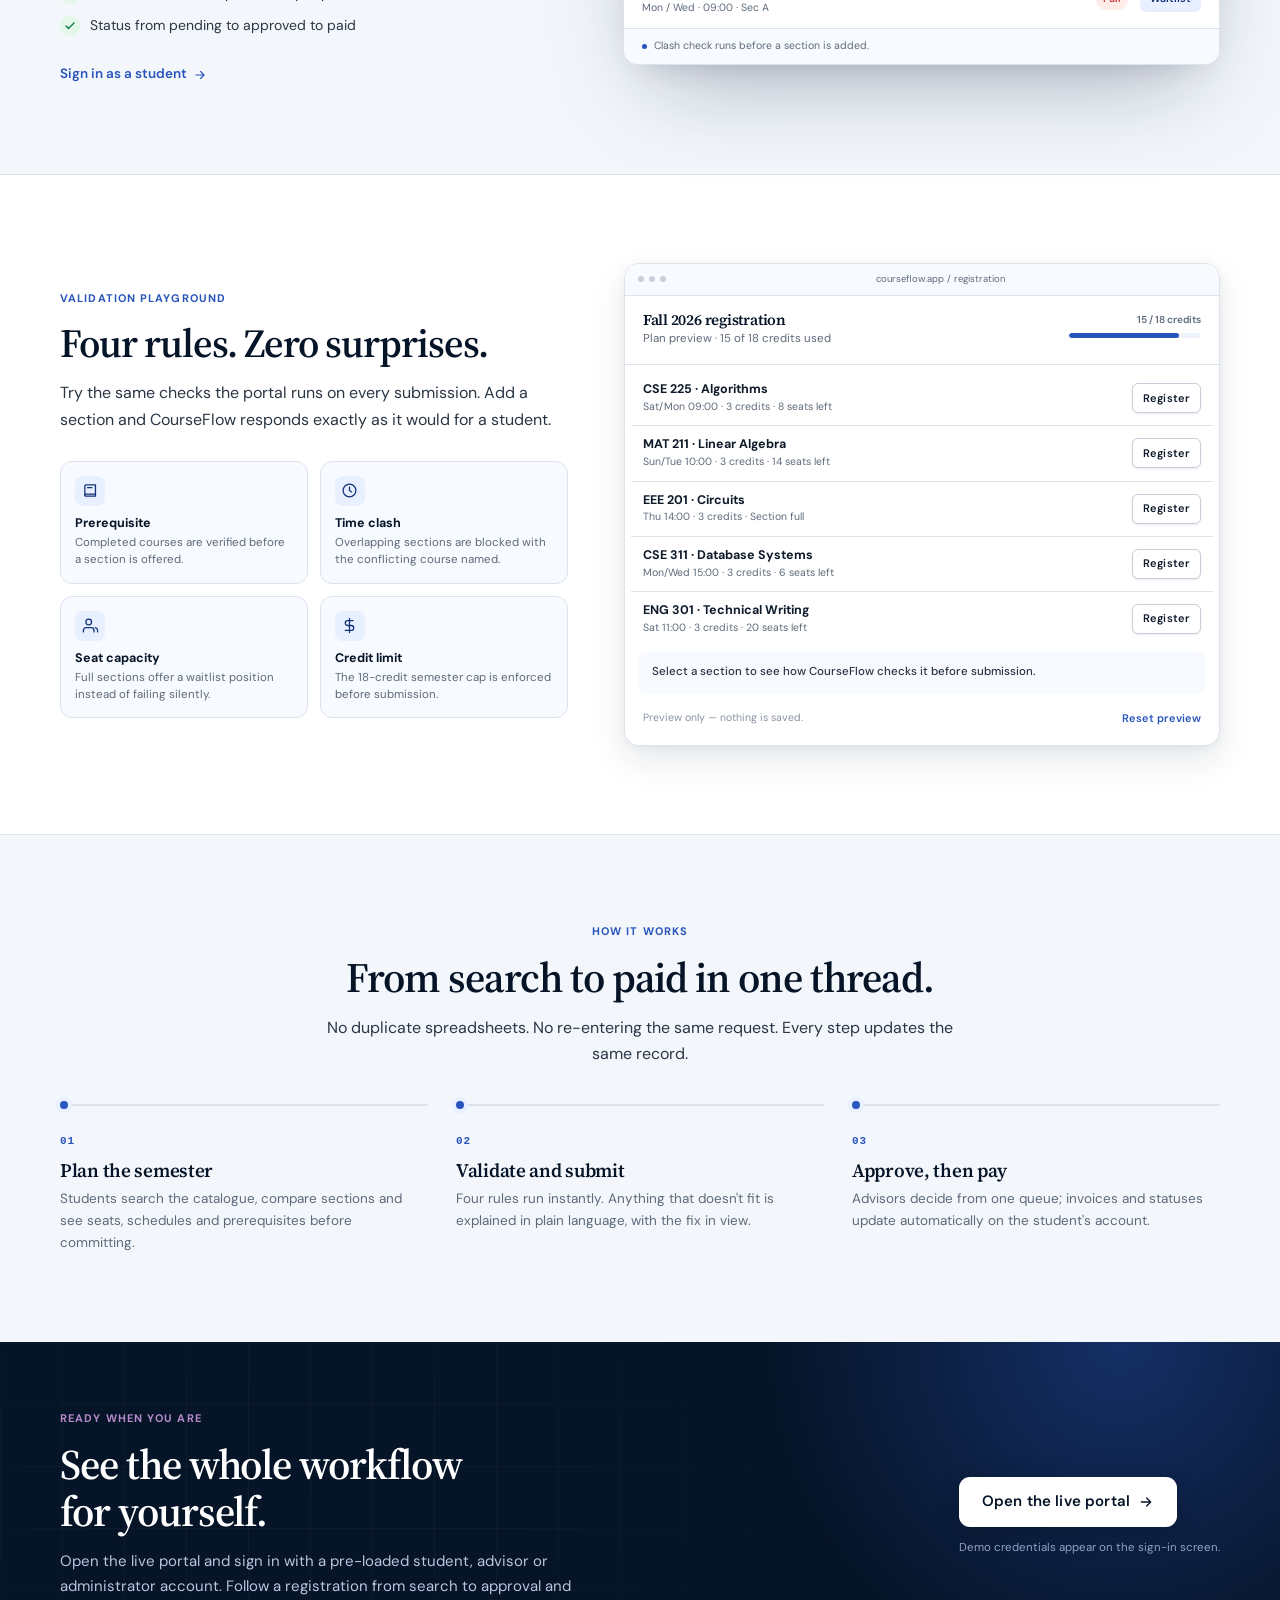
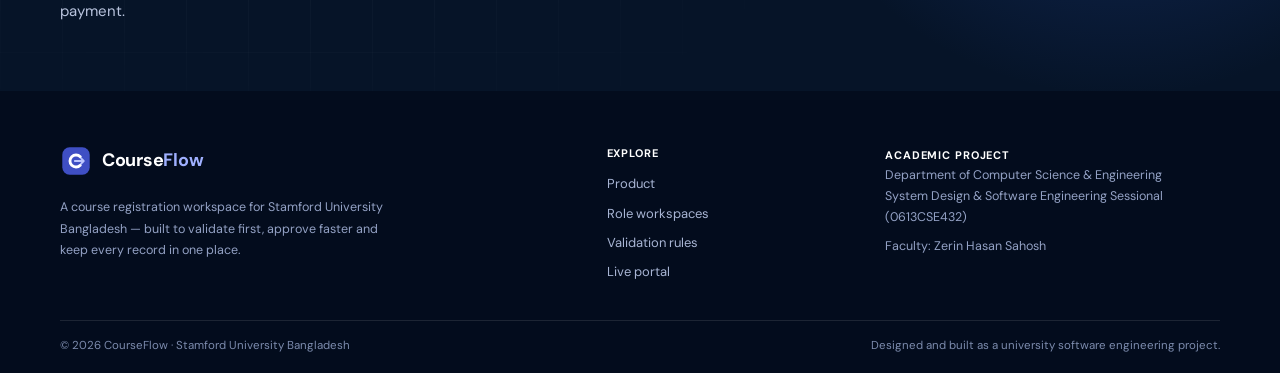
==== commit 31848252: "update landing page" ====
--- a/index.html
+++ b/index.html
@@ -3,103 +3,394 @@
 <head>
 <meta charset="UTF-8">
 <meta name="viewport" content="width=device-width, initial-scale=1">
-<title>CourseFlow — Online Course Registration</title>
-<meta name="description" content="CourseFlow is an online course registration system for Stamford University Bangladesh. It validates prerequisites, timetable clashes, seat availability and credit limits before submission.">
-<link rel="icon" href="assets/images/logo.svg" type="image/svg+xml">
+<title>CourseFlow — Semester registration, simplified | Stamford University Bangladesh</title>
+<meta name="description" content="CourseFlow is the course registration workspace for Stamford University Bangladesh. Prerequisites, timetable clashes, seat capacity and credit limits are validated before every submission.">
+<meta name="theme-color" content="#3f4fc4">
+<link rel="icon" href="assets/images/favicon.svg" type="image/svg+xml" sizes="any">
 <link rel="preconnect" href="https://fonts.googleapis.com">
 <link rel="preconnect" href="https://fonts.gstatic.com" crossorigin>
 <link href="https://fonts.googleapis.com/css2?family=DM+Sans:opsz,wght@9..40,400;9..40,500;9..40,600;9..40,700&family=Source+Serif+4:opsz,wght@8..60,500;8..60,600&display=swap" rel="stylesheet">
 <link rel="stylesheet" href="assets/css/landing.css">
 </head>
 <body>
-<header class="site-head">
-  <div class="wrap">
+<a class="skip-link" href="#main">Skip to content</a>
+
+<header class="site-head" id="site-head">
+  <div class="wrap head-inner">
     <a class="brand" href="#top" aria-label="CourseFlow home">
-      <svg viewBox="0 0 56 56" aria-hidden="true"><rect x="4" y="4" width="48" height="48" rx="13" fill="#3f4fc4"/><path d="M35.5 20.7A10.5 10.5 0 1 0 35.5 35.3" fill="none" stroke="#fff" stroke-width="5" stroke-linecap="round"/><path d="M26 28h15M37 23.5l4.5 4.5-4.5 4.5" fill="none" stroke="#bcc6ff" stroke-width="3.4" stroke-linecap="round" stroke-linejoin="round"/></svg>
-      Course<b>Flow</b>
+      <img src="assets/images/logo.svg" alt="" width="34" height="34">
+      <span>Course<b>Flow</b></span>
     </a>
-    <nav aria-label="Main">
-      <a href="#try">Try it</a>
+
+    <button class="nav-toggle" type="button" aria-expanded="false" aria-controls="site-nav" aria-label="Open navigation">
+      <svg class="i-open" width="20" height="20" viewBox="0 0 24 24" fill="none" stroke="currentColor" stroke-width="1.8" stroke-linecap="round" aria-hidden="true"><path d="M4 7h16M4 12h16M4 17h16"/></svg>
+      <svg class="i-close" width="20" height="20" viewBox="0 0 24 24" fill="none" stroke="currentColor" stroke-width="1.8" stroke-linecap="round" aria-hidden="true"><path d="m6 6 12 12M18 6 6 18"/></svg>
+    </button>
+
+    <nav id="site-nav" aria-label="Main">
+      <a href="#product">Product</a>
       <a href="#roles">Roles</a>
-      <a href="#screens">Screens</a>
-      <a href="#demos">Demos</a>
-      <a class="keep btn btn-primary btn-sm" href="portal.html">Open portal</a>
+      <a href="#validation">Validation</a>
+      <a href="#how">How it works</a>
+      <a class="btn btn-primary btn-sm nav-cta" href="portal.html">
+        Open portal
+        <svg width="15" height="15" viewBox="0 0 24 24" fill="none" stroke="currentColor" stroke-width="2" stroke-linecap="round" stroke-linejoin="round" aria-hidden="true"><path d="M5 12h14M13 6l6 6-6 6"/></svg>
+      </a>
     </nav>
   </div>
 </header>
 
-<main id="top">
-  <section class="hero" id="try">
+<main id="main">
+  <section class="hero" id="top">
+    <div class="hero-bg" aria-hidden="true"></div>
+    <div class="wrap hero-grid">
+      <div class="hero-copy">
+        <p class="eyebrow"><span class="live-dot"></span>Stamford University Bangladesh · Fall 2026</p>
+        <h1>Semester registration that gets it right the first time.</h1>
+        <p class="lead">CourseFlow checks prerequisites, timetable clashes, seat capacity and credit limits as students register — so advisors only see requests that are ready to approve.</p>
+        <div class="actions">
+          <a class="btn btn-primary btn-lg" href="portal.html">
+            Open the live portal
+            <svg width="16" height="16" viewBox="0 0 24 24" fill="none" stroke="currentColor" stroke-width="2" stroke-linecap="round" stroke-linejoin="round" aria-hidden="true"><path d="M5 12h14M13 6l6 6-6 6"/></svg>
+          </a>
+          <a class="btn btn-secondary btn-lg" href="#validation">See the rules in action</a>
+        </div>
+        <p class="hero-note">
+          <svg width="15" height="15" viewBox="0 0 24 24" fill="none" stroke="currentColor" stroke-width="2" stroke-linecap="round" stroke-linejoin="round" aria-hidden="true"><path d="M20 6 9 17l-5-5"/></svg>
+          No sign-up needed. Student, advisor and admin demo accounts are included.
+        </p>
+        <dl class="hero-stats">
+          <div><dt>Automated checks</dt><dd>4</dd></div>
+          <div><dt>Role workspaces</dt><dd>3</dd></div>
+          <div><dt>Credit semester cap</dt><dd>18</dd></div>
+        </dl>
+      </div>
+
+      <div class="hero-visual">
+        <div class="app-frame" aria-hidden="true">
+          <div class="app-bar">
+            <span class="app-dots"><i></i><i></i><i></i></span>
+            <span class="app-url">courseflow.app / dashboard</span>
+          </div>
+          <div class="app-ui">
+            <aside class="mock-sidebar">
+              <div class="mock-brand"><img src="assets/images/logo.svg" alt="" width="20" height="20"> CourseFlow</div>
+              <div class="mock-nav">
+                <span class="on"><svg width="13" height="13" viewBox="0 0 24 24" fill="none" stroke="currentColor" stroke-width="1.8" stroke-linecap="round" stroke-linejoin="round"><rect x="3" y="3" width="7" height="7" rx="1.5"/><rect x="14" y="3" width="7" height="7" rx="1.5"/><rect x="3" y="14" width="7" height="7" rx="1.5"/><rect x="14" y="14" width="7" height="7" rx="1.5"/></svg>Dashboard</span>
+                <span><svg width="13" height="13" viewBox="0 0 24 24" fill="none" stroke="currentColor" stroke-width="1.8" stroke-linecap="round" stroke-linejoin="round"><circle cx="11" cy="11" r="7"/><path d="m20 20-3.5-3.5"/></svg>Course search</span>
+                <span><svg width="13" height="13" viewBox="0 0 24 24" fill="none" stroke="currentColor" stroke-width="1.8" stroke-linecap="round" stroke-linejoin="round"><path d="M4 5h16v14H4z"/><path d="M4 9h16M9 9v10"/></svg>My registrations</span>
+                <span><svg width="13" height="13" viewBox="0 0 24 24" fill="none" stroke="currentColor" stroke-width="1.8" stroke-linecap="round" stroke-linejoin="round"><rect x="3" y="6" width="18" height="13" rx="2"/><path d="M3 10h18"/></svg>Invoice &amp; payment</span>
+              </div>
+              <div class="mock-user"><span class="mock-avatar">AR</span><div><b>Ayaan Rahman</b><span>2024001</span></div></div>
+            </aside>
+
+            <div class="mock-main">
+              <div class="mock-topbar"><span>Dashboard</span><span class="mock-term">Fall 2026</span></div>
+              <div class="mock-body">
+                <div class="mock-greet">
+                  <div><h3>Good morning, Ayaan.</h3><p>Registration closes in 6 days</p></div>
+                  <span class="mock-pill">15 / 18 credits</span>
+                </div>
+                <div class="mock-stats">
+                  <div class="mock-stat"><span>Credits used</span><b>15<small> / 18</small></b><div class="mini-meter"><i style="width:83%"></i></div></div>
+                  <div class="mock-stat"><span>Active courses</span><b>5</b><em>2 awaiting approval</em></div>
+                  <div class="mock-stat"><span>Outstanding</span><b class="mock-money">৳ 7,500</b><em>Payment due Dec 04</em></div>
+                </div>
+                <div class="mock-card">
+                  <div class="mock-card-head"><b>Weekly schedule</b><span>Sun – Thu</span></div>
+                  <div class="mini-tt">
+                    <span></span><span class="tt-day">Sun</span><span class="tt-day">Mon</span><span class="tt-day">Tue</span><span class="tt-day">Wed</span><span class="tt-day">Thu</span>
+                    <span class="tt-time">09:00</span><span></span><span class="tt-cell has cse">CSE 201<em>DS · 09:00</em></span><span></span><span class="tt-cell has cse">CSE 201<em>DS · 09:00</em></span><span></span>
+                    <span class="tt-time">10:00</span><span class="tt-cell has mat">MAT 201<em>Linear Alg.</em></span><span></span><span class="tt-cell has mat">MAT 201<em>Linear Alg.</em></span><span></span><span class="tt-cell has eng">ENG 201<em>Writing</em></span>
+                    <span class="tt-time">12:00</span><span></span><span class="tt-cell has eng">ENG 201<em>Writing</em></span><span></span><span></span><span class="tt-cell has cse">CSE 310<em>Web Tech</em></span>
+                  </div>
+                </div>
+                <div class="mock-foot">
+                  <span class="mock-advisor"><i>ZH</i><div><b>Zerin Hasan</b><span>Faculty advisor</span></div></span>
+                  <span class="mock-status"><i></i>2 requests approved</span>
+                </div>
+              </div>
+            </div>
+          </div>
+        </div>
+        <div class="float-badge" aria-hidden="true">
+          <span class="fb-icon">
+            <svg width="15" height="15" viewBox="0 0 24 24" fill="none" stroke="currentColor" stroke-width="2.4" stroke-linecap="round" stroke-linejoin="round"><path d="M20 6 9 17l-5-5"/></svg>
+          </span>
+          <div><b>All four checks passed</b><span>Prerequisites · Clash · Seats · Credits</span></div>
+        </div>
+      </div>
+    </div>
+  </section>
+
+  <section class="capabilities" id="product" aria-label="Core capabilities">
+    <div class="wrap cap-grid">
+      <div class="cap">
+        <span class="cap-icon"><svg width="18" height="18" viewBox="0 0 24 24" fill="none" stroke="currentColor" stroke-width="1.8" stroke-linecap="round" stroke-linejoin="round"><path d="M4 19.5V6a2 2 0 0 1 2-2h13v16H6a2 2 0 0 1-2-2Z"/><path d="M4 17h15"/></svg></span>
+        <div><b>Prerequisite checks</b><span>Foundations are verified first.</span></div>
+      </div>
+      <div class="cap">
+        <span class="cap-icon"><svg width="18" height="18" viewBox="0 0 24 24" fill="none" stroke="currentColor" stroke-width="1.8" stroke-linecap="round" stroke-linejoin="round"><circle cx="12" cy="12" r="9"/><path d="M12 7v5l3 2"/></svg></span>
+        <div><b>Clash detection</b><span>No overlapping sections, ever.</span></div>
+      </div>
+      <div class="cap">
+        <span class="cap-icon"><svg width="18" height="18" viewBox="0 0 24 24" fill="none" stroke="currentColor" stroke-width="1.8" stroke-linecap="round" stroke-linejoin="round"><path d="M17 21v-2a4 4 0 0 0-4-4H6a4 4 0 0 0-4 4v2"/><circle cx="9.5" cy="7" r="4"/><path d="M22 21v-2a4 4 0 0 0-3-3.87"/></svg></span>
+        <div><b>Seats &amp; waitlists</b><span>Capacity is enforced in real time.</span></div>
+      </div>
+      <div class="cap">
+        <span class="cap-icon"><svg width="18" height="18" viewBox="0 0 24 24" fill="none" stroke="currentColor" stroke-width="1.8" stroke-linecap="round" stroke-linejoin="round"><path d="M12 3 4 7v6c0 5 3.4 7.7 8 8 4.6-.3 8-3 8-8V7l-8-4Z"/><path d="m9 12 2 2 4-4"/></svg></span>
+        <div><b>Advisor approval</b><span>One queue, one clear decision.</span></div>
+      </div>
+    </div>
+  </section>
+
+  <section class="block" id="roles">
     <div class="wrap">
+      <div class="section-head">
+        <p class="eyebrow">Built around each role</p>
+        <h2>Three workspaces. One clear record.</h2>
+        <p>Students plan, advisors decide and administrators configure — all against the same live registration data.</p>
+      </div>
+
+      <div class="role-tabs" role="tablist" aria-label="Choose a role preview">
+        <button class="role-tab" type="button" role="tab" id="tab-student" aria-selected="true" aria-controls="panel-student" data-role-tab="student">Student</button>
+        <button class="role-tab" type="button" role="tab" id="tab-advisor" aria-selected="false" aria-controls="panel-advisor" data-role-tab="advisor" tabindex="-1">Advisor</button>
+        <button class="role-tab" type="button" role="tab" id="tab-admin" aria-selected="false" aria-controls="panel-admin" data-role-tab="admin" tabindex="-1">Administrator</button>
+      </div>
+
+      <div class="role-panel" id="panel-student" role="tabpanel" aria-labelledby="tab-student" data-role-panel="student">
+        <div class="role-copy">
+          <p class="eyebrow">Student</p>
+          <h3>Plan a semester without the guesswork.</h3>
+          <p>Search the catalogue, compare sections and build a timetable that fits. Seat counts, prerequisites and clashes are visible before a request is submitted.</p>
+          <ul class="check-list">
+            <li><span class="tick"><svg width="12" height="12" viewBox="0 0 24 24" fill="none" stroke="currentColor" stroke-width="2.6" stroke-linecap="round" stroke-linejoin="round"><path d="M20 6 9 17l-5-5"/></svg></span>Live seat availability on every section</li>
+            <li><span class="tick"><svg width="12" height="12" viewBox="0 0 24 24" fill="none" stroke="currentColor" stroke-width="2.6" stroke-linecap="round" stroke-linejoin="round"><path d="M20 6 9 17l-5-5"/></svg></span>A credit meter that updates as you plan</li>
+            <li><span class="tick"><svg width="12" height="12" viewBox="0 0 24 24" fill="none" stroke="currentColor" stroke-width="2.6" stroke-linecap="round" stroke-linejoin="round"><path d="M20 6 9 17l-5-5"/></svg></span>Status from pending to approved to paid</li>
+          </ul>
+          <a class="text-link" href="portal.html">Sign in as a student <svg width="14" height="14" viewBox="0 0 24 24" fill="none" stroke="currentColor" stroke-width="2" stroke-linecap="round" stroke-linejoin="round" aria-hidden="true"><path d="M5 12h14M13 6l6 6-6 6"/></svg></a>
+        </div>
+
+        <div class="role-ui" aria-hidden="true">
+          <div class="ui-card">
+            <div class="ui-head">
+              <div><b>Course search</b><span>Fall 2026 · 24 sections</span></div>
+              <span class="ui-pill soft">15 / 18 credits</span>
+            </div>
+            <div class="ui-search"><svg width="13" height="13" viewBox="0 0 24 24" fill="none" stroke="currentColor" stroke-width="2" stroke-linecap="round"><circle cx="11" cy="11" r="7"/><path d="m20 20-3.5-3.5"/></svg><span>CSE 3</span><i>Search</i></div>
+            <div class="ui-row">
+              <div class="ui-course"><b>CSE 310 · Web Technologies</b><span>Mon / Wed · 11:45 · Sec A</span></div>
+              <span class="ui-seats">6 left</span>
+              <span class="ui-btn">Register</span>
+            </div>
+            <div class="ui-row">
+              <div class="ui-course"><b>CSE 330 · Machine Learning</b><span>Sun / Tue · 14:00 · Sec B</span></div>
+              <span class="ui-seats">11 left</span>
+              <span class="ui-btn">Register</span>
+            </div>
+            <div class="ui-row">
+              <div class="ui-course"><b>MAT 201 · Linear Algebra</b><span>Mon / Wed · 09:00 · Sec A</span></div>
+              <span class="ui-seats full">Full</span>
+              <span class="ui-btn ghost">Waitlist</span>
+            </div>
+            <div class="ui-note"><span class="dot"></span>Clash check runs before a section is added.</div>
+          </div>
+        </div>
+      </div>
+
+      <div class="role-panel" id="panel-advisor" role="tabpanel" aria-labelledby="tab-advisor" data-role-panel="advisor" hidden>
+        <div class="role-copy">
+          <p class="eyebrow">Faculty advisor</p>
+          <h3>Clear decisions, not inbox archaeology.</h3>
+          <p>Every advisee request arrives in one queue with the context needed to approve or reject it — including a required reason when a course doesn't fit the plan.</p>
+          <ul class="check-list">
+            <li><span class="tick"><svg width="12" height="12" viewBox="0 0 24 24" fill="none" stroke="currentColor" stroke-width="2.6" stroke-linecap="round" stroke-linejoin="round"><path d="M20 6 9 17l-5-5"/></svg></span>Pending requests grouped by advisee</li>
+            <li><span class="tick"><svg width="12" height="12" viewBox="0 0 24 24" fill="none" stroke="currentColor" stroke-width="2.6" stroke-linecap="round" stroke-linejoin="round"><path d="M20 6 9 17l-5-5"/></svg></span>One-click approval with a full audit trail</li>
+            <li><span class="tick"><svg width="12" height="12" viewBox="0 0 24 24" fill="none" stroke="currentColor" stroke-width="2.6" stroke-linecap="round" stroke-linejoin="round"><path d="M20 6 9 17l-5-5"/></svg></span>Rejections require a written remark</li>
+          </ul>
+          <a class="text-link" href="portal.html">Sign in as an advisor <svg width="14" height="14" viewBox="0 0 24 24" fill="none" stroke="currentColor" stroke-width="2" stroke-linecap="round" stroke-linejoin="round" aria-hidden="true"><path d="M5 12h14M13 6l6 6-6 6"/></svg></a>
+        </div>
+
+        <div class="role-ui" aria-hidden="true">
+          <div class="ui-card">
+            <div class="ui-head">
+              <div><b>Pending approvals</b><span>3 advisees waiting</span></div>
+              <span class="ui-pill warm">2 urgent</span>
+            </div>
+            <div class="ui-row person">
+              <span class="ui-avatar">SA</span>
+              <div class="ui-course"><b>Sadia Ahmed · 2024014</b><span>CSE 310 · Web Technologies · 3 cr</span></div>
+              <span class="ui-act ok">Approve</span>
+            </div>
+            <div class="ui-row person">
+              <span class="ui-avatar">TR</span>
+              <div class="ui-course"><b>Tanvir Rahman · 2024021</b><span>CSE 330 · Machine Learning · 3 cr</span></div>
+              <span class="ui-act ok">Approve</span>
+            </div>
+            <div class="ui-row person">
+              <span class="ui-avatar">NH</span>
+              <div class="ui-course"><b>Nusrat Hossain · 2024033</b><span>EEE 201 · Circuits II · 4 cr</span></div>
+              <span class="ui-act no">Review</span>
+            </div>
+            <div class="ui-note"><span class="dot"></span>Students are notified by email and SMS after a decision.</div>
+          </div>
+        </div>
+      </div>
+
+      <div class="role-panel" id="panel-admin" role="tabpanel" aria-labelledby="tab-admin" data-role-panel="admin" hidden>
+        <div class="role-copy">
+          <p class="eyebrow">Administrator</p>
+          <h3>Run the catalogue with confidence.</h3>
+          <p>Create courses and offerings, set capacity and registration windows, and manage accounts — without touching the database or waiting on a developer.</p>
+          <ul class="check-list">
+            <li><span class="tick"><svg width="12" height="12" viewBox="0 0 24 24" fill="none" stroke="currentColor" stroke-width="2.6" stroke-linecap="round" stroke-linejoin="round"><path d="M20 6 9 17l-5-5"/></svg></span>Course and section management</li>
+            <li><span class="tick"><svg width="12" height="12" viewBox="0 0 24 24" fill="none" stroke="currentColor" stroke-width="2.6" stroke-linecap="round" stroke-linejoin="round"><path d="M20 6 9 17l-5-5"/></svg></span>Capacity changes promote waitlists automatically</li>
+            <li><span class="tick"><svg width="12" height="12" viewBox="0 0 24 24" fill="none" stroke="currentColor" stroke-width="2.6" stroke-linecap="round" stroke-linejoin="round"><path d="M20 6 9 17l-5-5"/></svg></span>Role-based user administration</li>
+          </ul>
+          <a class="text-link" href="portal.html">Sign in as an administrator <svg width="14" height="14" viewBox="0 0 24 24" fill="none" stroke="currentColor" stroke-width="2" stroke-linecap="round" stroke-linejoin="round" aria-hidden="true"><path d="M5 12h14M13 6l6 6-6 6"/></svg></a>
+        </div>
+
+        <div class="role-ui" aria-hidden="true">
+          <div class="ui-card">
+            <div class="ui-head">
+              <div><b>Courses &amp; offerings</b><span>Fall 2026 · 18 active sections</span></div>
+              <span class="ui-pill soft">Registration open</span>
+            </div>
+            <div class="ui-table">
+              <div class="ui-tr ui-th"><span>Course</span><span>Seats</span><span>Status</span></div>
+              <div class="ui-tr"><span><b>CSE 201</b> Data Structures</span><span>42 / 45</span><span class="ui-state ok">Open</span></div>
+              <div class="ui-tr"><span><b>CSE 310</b> Web Technologies</span><span>36 / 42</span><span class="ui-state ok">Open</span></div>
+              <div class="ui-tr"><span><b>MAT 201</b> Linear Algebra</span><span>40 / 40</span><span class="ui-state full">Full</span></div>
+              <div class="ui-tr"><span><b>BBA 201</b> Marketing Management</span><span>30 / 30</span><span class="ui-state full">Full</span></div>
+            </div>
+            <div class="ui-note"><span class="dot"></span>Increasing a full section's capacity admits the first waitlisted student.</div>
+          </div>
+        </div>
+      </div>
+    </div>
+  </section>
+
+  <section class="block alt" id="validation">
+    <div class="wrap validation-grid">
+      <div class="validation-copy">
+        <p class="eyebrow">Validation playground</p>
+        <h2>Four rules. Zero surprises.</h2>
+        <p class="section-lead">Try the same checks the portal runs on every submission. Add a section and CourseFlow responds exactly as it would for a student.</p>
+        <div class="rule-grid">
+          <div class="rule">
+            <span class="rule-icon"><svg width="17" height="17" viewBox="0 0 24 24" fill="none" stroke="currentColor" stroke-width="1.8" stroke-linecap="round" stroke-linejoin="round"><path d="M4 19.5V6a2 2 0 0 1 2-2h13v16H6a2 2 0 0 1-2-2Z"/><path d="M4 17h15M8 8h6"/></svg></span>
+            <b>Prerequisite</b><span>Completed courses are verified before a section is offered.</span>
+          </div>
+          <div class="rule">
+            <span class="rule-icon"><svg width="17" height="17" viewBox="0 0 24 24" fill="none" stroke="currentColor" stroke-width="1.8" stroke-linecap="round" stroke-linejoin="round"><circle cx="12" cy="12" r="9"/><path d="M12 7v5l3 2"/></svg></span>
+            <b>Time clash</b><span>Overlapping sections are blocked with the conflicting course named.</span>
+          </div>
+          <div class="rule">
+            <span class="rule-icon"><svg width="17" height="17" viewBox="0 0 24 24" fill="none" stroke="currentColor" stroke-width="1.8" stroke-linecap="round" stroke-linejoin="round"><path d="M17 21v-2a4 4 0 0 0-4-4H6a4 4 0 0 0-4 4v2"/><circle cx="9.5" cy="7" r="4"/><path d="M22 21v-2a4 4 0 0 0-3-3.87"/></svg></span>
+            <b>Seat capacity</b><span>Full sections offer a waitlist position instead of failing silently.</span>
+          </div>
+          <div class="rule">
+            <span class="rule-icon"><svg width="17" height="17" viewBox="0 0 24 24" fill="none" stroke="currentColor" stroke-width="1.8" stroke-linecap="round" stroke-linejoin="round"><path d="M12 2v20M17 5H9.5a3.5 3.5 0 0 0 0 7h5a3.5 3.5 0 0 1 0 7H6"/></svg></span>
+            <b>Credit limit</b><span>The 18-credit semester cap is enforced before submission.</span>
+          </div>
+        </div>
+      </div>
+
+      <div class="demo-shell">
+        <div class="demo-chrome" aria-hidden="true">
+          <span class="app-dots"><i></i><i></i><i></i></span>
+          <span>courseflow.app / registration</span>
+        </div>
+        <div class="demo-top">
+          <div><h3>Fall 2026 registration</h3><p>Plan preview · 15 of 18 credits used</p></div>
+          <div class="meter" id="credit-meter">
+            <span id="credits">15 / 18 credits</span>
+            <div class="meter-bar"><i id="bar"></i></div>
+          </div>
+        </div>
+        <ul class="demo-list" id="offerings" aria-label="Available sections"></ul>
+        <div class="demo-msg" id="msg" role="status" aria-live="polite">Select a section to see how CourseFlow checks it before submission.</div>
+        <div class="demo-foot">
+          <span>Preview only — nothing is saved.</span>
+          <button class="linkbtn" id="reset" type="button">Reset preview</button>
+        </div>
+      </div>
+    </div>
+  </section>
+
+  <section class="block" id="how">
+    <div class="wrap">
+      <div class="section-head center">
+        <p class="eyebrow">How it works</p>
+        <h2>From search to paid in one thread.</h2>
+        <p>No duplicate spreadsheets. No re-entering the same request. Every step updates the same record.</p>
+      </div>
+      <ol class="flow">
+        <li class="flow-step">
+          <span class="flow-num">01</span>
+          <h3>Plan the semester</h3>
+          <p>Students search the catalogue, compare sections and see seats, schedules and prerequisites before committing.</p>
+        </li>
+        <li class="flow-step">
+          <span class="flow-num">02</span>
+          <h3>Validate and submit</h3>
+          <p>Four rules run instantly. Anything that doesn't fit is explained in plain language, with the fix in view.</p>
+        </li>
+        <li class="flow-step">
+          <span class="flow-num">03</span>
+          <h3>Approve, then pay</h3>
+          <p>Advisors decide from one queue; invoices and statuses update automatically on the student's account.</p>
+        </li>
+      </ol>
+    </div>
+  </section>
+
+  <section class="cta-band">
+    <div class="wrap cta-inner">
       <div>
-        <h1>Register for your semester in under five minutes.</h1>
-        <p class="lead">CourseFlow checks prerequisites, class clashes, seats and your credit limit before you submit, so mistakes never reach your advisor.</p>
-        <div class="actions">
-          <a class="btn btn-primary" href="portal.html">Open the portal</a>
-          <a class="btn btn-secondary" href="#screens">Browse screens S01–S10</a>
-        </div>
-        <div class="facts">
-          <div><strong>4 checks</strong>run on every registration</div>
-          <div><strong>3 roles</strong>student, advisor, admin</div>
-          <div><strong>18 credits</strong>default semester limit</div>
-        </div>
-      </div>
-
-      <div class="demo" aria-labelledby="demo-title">
-        <div class="demo-top">
-          <h2 id="demo-title">Try the registration rules</h2>
-          <div class="meter"><span id="credits">15 / 18 credits</span><div class="meter-bar"><i id="bar"></i></div></div>
-        </div>
-        <ul class="list" id="offerings"></ul>
-        <div class="msg" id="msg" role="status" aria-live="polite">Pick a section and select Register to see how each rule responds.</div>
-        <div class="demo-foot">
-          <span>Mock data, nothing is saved.</span>
-          <button class="linkbtn" id="reset" type="button">Reset demo</button>
-        </div>
-      </div>
-    </div>
-  </section>
-
-  <section class="block alt" id="roles">
-    <div class="wrap">
-      <div class="head"><h2>One system, three ways in</h2><p>Each role signs in with an ID and password and lands on its own dashboard (FR01).</p></div>
-      <div class="cols3">
-        <div class="panel"><h3>Student</h3><p class="muted">Registers each semester.</p><ul><li>Search offered courses</li><li>Register, drop or join a waitlist</li><li>View schedule and status</li><li>Pay the invoice online</li></ul></div>
-        <div class="panel"><h3>Faculty advisor</h3><p class="muted">Approves advisees' choices.</p><ul><li>See pending registrations</li><li>Approve in one click</li><li>Reject with a required remark</li></ul></div>
-        <div class="panel"><h3>Administrator</h3><p class="muted">Registrar's office staff.</p><ul><li>Manage courses and offerings</li><li>Set seat capacity and dates</li><li>Create and disable users</li></ul></div>
-      </div>
-    </div>
-  </section>
-
-  <section class="block" id="screens">
-    <div class="wrap">
-      <div class="head"><h2>Ten prototype screens</h2><p>Each screen traces back to a use case and a functional requirement. Replace the blue boxes with your screenshots.</p></div>
-      <div class="tabs" id="tabs" role="group" aria-label="Filter screens by role"></div>
-      <div class="screens" id="screens-grid"></div>
-      <div class="legend" aria-label="Status badge colours">
-        <span class="badge b-pending">Pending</span><span class="badge b-approved">Approved</span><span class="badge b-rejected">Rejected</span><span class="badge b-waitlisted">Waitlisted</span><span class="badge b-dropped">Dropped</span>
-      </div>
-    </div>
-  </section>
-
-  <section class="block alt" id="demos">
-    <div class="wrap">
-      <div class="head"><h2>Three demonstration flows</h2><p>Follow these in order during the presentation.</p></div>
-      <div class="cols3">
-        <div class="panel"><h3>1. Full registration</h3><ol class="steps"><li><span>S03</span>Student searches</li><li><span>S04</span>Registers, status Pending</li><li><span>S08</span>Advisor approves</li><li><span>S02</span>Student sees Approved</li><li><span>S07</span>Student pays</li></ol></div>
-        <div class="panel"><h3>2. Validation</h3><ol class="steps"><li><span>S04</span>Missing prerequisite</li><li><span>S04</span>Time clash</li><li><span>S04</span>Credit limit exceeded</li><li><span>S05</span>Full section, waitlist dialog</li></ol></div>
-        <div class="panel"><h3>3. Administration</h3><ol class="steps"><li><span>S01</span>Admin logs in</li><li><span>S09</span>Creates an offering</li><li><span>S10</span>Creates or disables a user</li></ol></div>
+        <p class="eyebrow">Ready when you are</p>
+        <h2>See the whole workflow for yourself.</h2>
+        <p>Open the live portal and sign in with a pre-loaded student, advisor or administrator account. Follow a registration from search to approval and payment.</p>
+      </div>
+      <div class="cta-actions">
+        <a class="btn btn-light btn-lg" href="portal.html">
+          Open the live portal
+          <svg width="16" height="16" viewBox="0 0 24 24" fill="none" stroke="currentColor" stroke-width="2" stroke-linecap="round" stroke-linejoin="round" aria-hidden="true"><path d="M5 12h14M13 6l6 6-6 6"/></svg>
+        </a>
+        <span class="cta-note">Demo credentials appear on the sign-in screen.</span>
       </div>
     </div>
   </section>
 </main>
 
 <footer>
-  <div class="wrap">
-    <div><b>CourseFlow</b><br>Stamford University Bangladesh · Department of CSE</div>
-    <div>System Design &amp; Software Engineering Sessional (0613CSE432)<br>Faculty: Zerin Hasan Sahosh</div>
+  <div class="wrap footer-grid">
+    <div class="footer-brand">
+      <a class="brand brand-light" href="#top" aria-label="CourseFlow home">
+        <img src="assets/images/logo.svg" alt="" width="32" height="32">
+        <span>Course<b>Flow</b></span>
+      </a>
+      <p>A course registration workspace for Stamford University Bangladesh — built to validate first, approve faster and keep every record in one place.</p>
+    </div>
+    <nav class="footer-links" aria-label="Footer">
+      <b>Explore</b>
+      <a href="#product">Product</a>
+      <a href="#roles">Role workspaces</a>
+      <a href="#validation">Validation rules</a>
+      <a href="portal.html">Live portal</a>
+    </nav>
+    <div class="footer-meta">
+      <b>Academic project</b>
+      <p>Department of Computer Science &amp; Engineering<br>System Design &amp; Software Engineering Sessional (0613CSE432)</p>
+      <p>Faculty: Zerin Hasan Sahosh</p>
+    </div>
+  </div>
+  <div class="wrap footer-base">
+    <span>© 2026 CourseFlow · Stamford University Bangladesh</span>
+    <span>Designed and built as a university software engineering project.</span>
   </div>
 </footer>
+
 <script src="assets/js/landing.js"></script>
 </body>
 </html>
--- a/assets/css/landing.css
+++ b/assets/css/landing.css
@@ -1,123 +1,374 @@
-/* CourseFlow landing page — public site styles */
+/* CourseFlow landing page — public product site */
 
 :root{
   --bg:oklch(.975 .008 255);--surface:#fff;--surface-2:oklch(.985 .006 255);--surface-3:oklch(.965 .01 255);
-  --fg:oklch(.22 .035 255);--fg-2:oklch(.33 .03 255);--muted:oklch(.52 .03 255);
+  --fg:oklch(.22 .035 255);--fg-2:oklch(.33 .03 255);--muted:oklch(.52 .03 255);--muted-2:oklch(.66 .025 255);
   --border:oklch(.915 .012 255);--border-strong:oklch(.85 .018 255);
-  --accent:oklch(.48 .17 264);--accent-2:oklch(.4 .16 264);--accent-soft:oklch(.955 .025 264);
-  --navy:oklch(.19 .045 258);--navy-2:oklch(.24 .05 258);
+  --accent:oklch(.48 .17 264);--accent-2:oklch(.4 .16 264);--accent-ink:oklch(.34 .13 264);--accent-soft:oklch(.955 .025 264);
+  --navy:oklch(.19 .045 258);--navy-2:oklch(.24 .05 258);--navy-deep:oklch(.155 .04 258);
   --success:oklch(.5 .12 155);--success-soft:oklch(.96 .03 155);
   --warn:oklch(.58 .14 75);--warn-soft:oklch(.97 .045 85);
   --danger:oklch(.55 .18 25);--danger-soft:oklch(.96 .03 25);
   --info:oklch(.53 .14 245);--info-soft:oklch(.96 .03 245);
+  --cse:oklch(.47 .14 264);--cse-soft:oklch(.955 .028 264);
+  --mat:oklch(.44 .13 305);--mat-soft:oklch(.958 .028 305);
+  --eng:oklch(.5 .13 15);--eng-soft:oklch(.962 .025 15);
   --shadow-sm:0 1px 2px rgba(13,27,52,.05),0 1px 3px rgba(13,27,52,.04);
   --shadow-md:0 14px 34px rgba(13,27,52,.1),0 2px 8px rgba(13,27,52,.05);
+  --shadow-lg:0 40px 90px -30px rgba(13,27,52,.35),0 12px 30px -18px rgba(13,27,52,.2);
   --font-display:"Source Serif 4",Georgia,serif;--font-body:"DM Sans","Segoe UI",sans-serif;
-}
+  --mono:ui-monospace,SFMono-Regular,Menlo,Consolas,monospace;
+}
+
 *{box-sizing:border-box}
-html{scroll-behavior:smooth}
+html{scroll-behavior:smooth;scroll-padding-top:88px}
 body{margin:0;background:var(--bg);color:var(--fg);font:15px/1.55 var(--font-body);-webkit-font-smoothing:antialiased}
 button{font:inherit;color:inherit;cursor:pointer}
 a{color:var(--accent);text-decoration:none}
-h1,h2,h3{font-family:var(--font-display);font-weight:600;margin:0;line-height:1.15;color:var(--navy)}
+img,svg{display:block}
+h1,h2,h3{font-family:var(--font-display);font-weight:600;margin:0;line-height:1.12;color:var(--navy);letter-spacing:-.015em}
 p{margin:0}
-:focus-visible{outline:3px solid color-mix(in oklch,var(--accent) 40%,transparent);outline-offset:2px}
-.wrap{width:min(1120px,100% - 40px);margin-inline:auto}
+ul,ol{margin:0}
+:focus-visible{outline:3px solid color-mix(in oklch,var(--accent) 40%,transparent);outline-offset:3px}
+::selection{background:var(--accent-soft);color:var(--accent-ink)}
+[hidden]{display:none!important}
+
+.wrap{width:min(1160px,100% - 40px);margin-inline:auto}
+.eyebrow{display:flex;align-items:center;gap:8px;font-size:11px;font-weight:700;letter-spacing:.1em;text-transform:uppercase;color:var(--accent);margin:0 0 14px}
+.live-dot{width:7px;height:7px;border-radius:50%;background:var(--success);box-shadow:0 0 0 4px color-mix(in oklch,var(--success) 14%,transparent);flex:none}
+.lead{font-size:17px;line-height:1.65;color:var(--fg-2)}
 .muted{color:var(--muted)}
 
-.btn{display:inline-flex;align-items:center;justify-content:center;min-height:44px;padding:0 18px;border-radius:10px;border:1px solid transparent;font-weight:600;font-size:14px;transition:background .16s,border-color .16s,transform .16s}
+.skip-link{position:absolute;left:16px;top:-60px;z-index:100;background:var(--navy);color:#fff;padding:10px 16px;border-radius:8px;font-size:13px;font-weight:600;transition:top .2s}
+.skip-link:focus{top:12px}
+
+/* ---------- buttons ---------- */
+.btn{display:inline-flex;align-items:center;justify-content:center;gap:8px;min-height:44px;padding:0 18px;border-radius:10px;border:1px solid transparent;font-weight:600;font-size:14px;letter-spacing:.01em;transition:background .16s,border-color .16s,color .16s,transform .16s,box-shadow .16s;white-space:nowrap}
 .btn:hover{transform:translateY(-1px)}
-.btn-primary{background:var(--accent);color:#fff;box-shadow:0 5px 14px color-mix(in oklch,var(--accent) 24%,transparent)}
-.btn-primary:hover{background:var(--accent-2)}
-.btn-secondary{background:var(--surface);border-color:var(--border);color:var(--fg)}
-.btn-secondary:hover{border-color:var(--border-strong)}
-.btn-sm{min-height:36px;padding:0 12px;font-size:13px}
-
-.badge{display:inline-flex;align-items:center;gap:6px;padding:5px 9px;border-radius:999px;font-size:12px;font-weight:600;line-height:1}
-.badge:before{content:"";width:6px;height:6px;border-radius:50%;background:currentColor}
+.btn:active{transform:translateY(0)}
+.btn-primary{background:var(--accent);color:#fff;box-shadow:0 1px 0 rgba(255,255,255,.18) inset,0 6px 18px color-mix(in oklch,var(--accent) 26%,transparent)}
+.btn-primary:hover{background:var(--accent-2);box-shadow:0 1px 0 rgba(255,255,255,.16) inset,0 10px 24px color-mix(in oklch,var(--accent) 32%,transparent)}
+.btn-secondary{background:var(--surface);border-color:var(--border-strong);color:var(--fg);box-shadow:var(--shadow-sm)}
+.btn-secondary:hover{background:var(--surface-2);border-color:var(--muted-2)}
+.btn-light{background:#fff;color:var(--navy);box-shadow:0 8px 24px rgba(0,0,0,.18)}
+.btn-light:hover{background:var(--surface-2)}
+.btn-sm{min-height:38px;padding:0 14px;font-size:13.5px;border-radius:9px}
+.btn-lg{min-height:50px;padding:0 22px;font-size:15px;border-radius:11px}
+
+/* ---------- header ---------- */
+.site-head{position:sticky;top:0;z-index:60;background:color-mix(in oklch,var(--bg) 86%,transparent);backdrop-filter:blur(16px);border-bottom:1px solid transparent;transition:border-color .2s,box-shadow .2s}
+.site-head.scrolled{border-bottom-color:var(--border);box-shadow:0 10px 30px -24px rgba(13,27,52,.4)}
+.head-inner{display:flex;align-items:center;gap:22px;min-height:72px}
+.brand{display:inline-flex;align-items:center;gap:10px;font-weight:700;font-size:19px;color:var(--navy);letter-spacing:-.015em}
+.brand b{color:var(--accent);font-weight:700}
+.brand img{display:block;border-radius:9px}
+.site-head nav{display:flex;align-items:center;gap:2px;margin-left:auto}
+.site-head nav a:not(.nav-cta){padding:9px 12px;border-radius:8px;color:var(--fg-2);font-size:14px;font-weight:500;transition:background .16s,color .16s}
+.site-head nav a:not(.nav-cta):hover{background:var(--surface-3);color:var(--fg)}
+.nav-cta{margin-left:10px}
+.nav-toggle{display:none;margin-left:auto;width:40px;height:40px;border-radius:9px;border:1px solid var(--border);background:var(--surface);color:var(--fg-2);align-items:center;justify-content:center}
+.nav-toggle .i-close{display:none}
+.nav-toggle[aria-expanded=true] .i-open{display:none}
+.nav-toggle[aria-expanded=true] .i-close{display:block}
+
+/* ---------- hero ---------- */
+.hero{position:relative;overflow:hidden;padding:76px 0 92px;border-bottom:1px solid var(--border)}
+.hero-bg{position:absolute;inset:0;background:
+  radial-gradient(820px 460px at 82% 6%,color-mix(in oklch,var(--accent) 11%,transparent),transparent 66%),
+  linear-gradient(180deg,var(--surface) 0%,var(--bg) 100%)}
+.hero-bg:after{content:"";position:absolute;inset:0;background-image:linear-gradient(to right,color-mix(in oklch,var(--border) 60%,transparent) 1px,transparent 1px),linear-gradient(to bottom,color-mix(in oklch,var(--border) 60%,transparent) 1px,transparent 1px);background-size:58px 58px;mask-image:radial-gradient(760px 520px at 70% 22%,#000 0%,transparent 78%);opacity:.5}
+.hero-grid{position:relative;display:grid;grid-template-columns:1.02fr 1.08fr;gap:58px;align-items:center}
+.hero h1{font-size:clamp(38px,4.9vw,58px);letter-spacing:-.03em;line-height:1.04;max-width:15ch}
+.hero .lead{margin:22px 0 30px;max-width:48ch}
+.hero .actions{display:flex;gap:12px;flex-wrap:wrap}
+.hero-note{display:flex;align-items:center;gap:7px;margin-top:18px;font-size:13px;color:var(--muted)}
+.hero-note svg{color:var(--success);flex:none}
+.hero-stats{display:flex;gap:42px;margin:38px 0 0;padding-top:26px;border-top:1px solid var(--border);flex-wrap:wrap}
+.hero-stats div{display:flex;flex-direction:column-reverse;gap:2px}
+.hero-stats dt{font-size:12px;color:var(--muted);letter-spacing:.01em}
+.hero-stats dd{margin:0;font:600 27px/1 var(--font-display);color:var(--navy);letter-spacing:-.02em}
+
+/* ---------- product frame ---------- */
+.hero-visual{position:relative;min-width:0}
+.app-frame{position:relative;border-radius:15px;background:#fff;border:1px solid var(--border-strong);box-shadow:var(--shadow-lg);overflow:hidden}
+.app-bar{display:flex;align-items:center;gap:10px;height:34px;padding:0 12px;background:var(--surface-2);border-bottom:1px solid var(--border)}
+.app-dots{display:inline-flex;gap:5px}
+.app-dots i{width:7px;height:7px;border-radius:50%;background:var(--border-strong)}
+.app-url{margin-inline:auto;font-size:10px;color:var(--muted);background:#fff;border:1px solid var(--border);border-radius:999px;padding:2px 12px;letter-spacing:.01em}
+.app-ui{display:grid;grid-template-columns:148px minmax(0,1fr)}
+.mock-sidebar{background:var(--navy);color:#fff;padding:15px 10px 12px;display:flex;flex-direction:column;gap:16px;min-height:392px}
+.mock-brand{display:flex;align-items:center;gap:7px;font-size:11.5px;font-weight:700;padding:0 7px;letter-spacing:-.01em}
+.mock-brand img{border-radius:5px}
+.mock-nav{display:grid;gap:2px}
+.mock-nav span{display:flex;align-items:center;gap:8px;padding:7px 8px;border-radius:7px;font-size:10.5px;color:#a9b5d6;line-height:1.25}
+.mock-nav span.on{background:rgba(255,255,255,.11);color:#fff}
+.mock-nav svg{flex:none;opacity:.9}
+.mock-user{margin-top:auto;display:flex;align-items:center;gap:7px;padding:8px 7px;border-top:1px solid rgba(255,255,255,.11)}
+.mock-avatar{width:23px;height:23px;border-radius:50%;display:grid;place-items:center;background:rgba(255,255,255,.15);font-size:8px;font-weight:700;letter-spacing:.02em}
+.mock-user b{display:block;font-size:9px;font-weight:600}
+.mock-user span{display:block;font-size:8px;color:#9fadd2}
+
+.mock-main{min-width:0;background:var(--bg)}
+.mock-topbar{height:36px;display:flex;align-items:center;justify-content:space-between;padding:0 14px;background:#fff;border-bottom:1px solid var(--border);font-size:9.5px;font-weight:600;color:var(--fg-2)}
+.mock-term{font-size:8px;font-weight:600;color:var(--muted);background:var(--surface-3);padding:2px 7px;border-radius:999px}
+.mock-body{padding:14px}
+.mock-greet{display:flex;align-items:flex-start;justify-content:space-between;gap:10px}
+.mock-greet h3{font-size:15px;letter-spacing:-.02em}
+.mock-greet p{font-size:8.5px;color:var(--muted);margin-top:2px}
+.mock-pill{flex:none;font-size:8px;font-weight:600;color:var(--accent-ink);background:var(--accent-soft);border:1px solid color-mix(in oklch,var(--accent) 18%,var(--border));padding:3px 7px;border-radius:999px}
+.mock-stats{display:grid;grid-template-columns:repeat(3,minmax(0,1fr));gap:7px;margin:11px 0 9px}
+.mock-stat{background:#fff;border:1px solid var(--border);border-radius:8px;padding:8px 9px;min-width:0}
+.mock-stat>span{display:block;font-size:7.5px;color:var(--muted);letter-spacing:.02em}
+.mock-stat b{display:block;font-size:14px;line-height:1.25;color:var(--navy);letter-spacing:-.02em}
+.mock-stat b small{font-size:8px;color:var(--muted);font-weight:500}
+.mock-stat .mock-money{font-size:11px}
+.mock-stat em{display:block;font-style:normal;font-size:7px;color:var(--muted);margin-top:1px}
+.mini-meter{height:3px;border-radius:99px;background:var(--surface-3);margin-top:5px;overflow:hidden}
+.mini-meter i{display:block;height:100%;background:var(--accent);border-radius:inherit}
+.mock-card{background:#fff;border:1px solid var(--border);border-radius:9px;padding:9px 10px}
+.mock-card-head{display:flex;align-items:center;justify-content:space-between;font-size:8.5px;font-weight:600;color:var(--navy)}
+.mock-card-head span{font-size:7px;font-weight:500;color:var(--muted)}
+.mini-tt{display:grid;grid-template-columns:29px repeat(5,minmax(0,1fr));gap:3px;margin-top:7px;align-items:stretch}
+.tt-day{font-size:6.5px;font-weight:600;color:var(--muted);text-align:center;padding-bottom:1px}
+.tt-time{font-size:6px;color:var(--muted-2);display:flex;align-items:center;white-space:nowrap}
+.tt-cell{min-height:27px;border-radius:3px;background:var(--surface-2)}
+.tt-cell.has{padding:3px;font-size:6px;font-weight:700;line-height:1.2;border-left:2px solid;overflow:hidden}
+.tt-cell em{display:block;font-style:normal;font-weight:500;font-size:5.5px;opacity:.8;margin-top:1px;white-space:nowrap;overflow:hidden;text-overflow:ellipsis}
+.tt-cell.cse{background:var(--cse-soft);border-left-color:var(--cse);color:var(--cse)}
+.tt-cell.mat{background:var(--mat-soft);border-left-color:var(--mat);color:var(--mat)}
+.tt-cell.eng{background:var(--eng-soft);border-left-color:var(--eng);color:var(--eng)}
+.mock-foot{display:flex;align-items:center;justify-content:space-between;gap:8px;margin-top:9px}
+.mock-advisor{display:flex;align-items:center;gap:6px;min-width:0}
+.mock-advisor i{width:20px;height:20px;border-radius:50%;background:var(--accent-soft);color:var(--accent-ink);display:grid;place-items:center;font-size:6.5px;font-weight:700;font-style:normal;flex:none}
+.mock-advisor b{display:block;font-size:7.5px;color:var(--fg-2);line-height:1.3}
+.mock-advisor span{display:block;font-size:6.5px;color:var(--muted)}
+.mock-status{display:flex;align-items:center;gap:4px;font-size:6.5px;color:var(--success);font-weight:600;white-space:nowrap}
+.mock-status i{width:5px;height:5px;border-radius:50%;background:currentColor}
+
+.float-badge{position:absolute;left:-26px;bottom:-22px;display:flex;align-items:center;gap:10px;background:#fff;border:1px solid var(--border);border-radius:12px;padding:10px 14px 10px 10px;box-shadow:0 18px 40px -18px rgba(13,27,52,.35);max-width:270px}
+.fb-icon{width:30px;height:30px;border-radius:50%;display:grid;place-items:center;background:var(--success-soft);color:var(--success);flex:none}
+.float-badge b{display:block;font-size:11.5px;color:var(--navy);line-height:1.3}
+.float-badge span{display:block;font-size:9.5px;color:var(--muted);margin-top:1px}
+
+/* ---------- capability strip ---------- */
+.capabilities{background:var(--surface);border-bottom:1px solid var(--border)}
+.cap-grid{display:grid;grid-template-columns:repeat(4,1fr);gap:26px;padding:26px 0}
+.cap{display:flex;align-items:flex-start;gap:11px;min-width:0}
+.cap-icon{width:36px;height:36px;border-radius:9px;display:grid;place-items:center;background:var(--accent-soft);color:var(--accent-ink);flex:none}
+.cap b{display:block;font-size:13.5px;color:var(--navy);line-height:1.3}
+.cap span{display:block;font-size:12px;color:var(--muted);line-height:1.45;margin-top:1px}
+.cap>div{min-width:0}
+
+/* ---------- sections ---------- */
+.block{padding:88px 0}
+.block.alt{background:var(--surface);border-block:1px solid var(--border)}
+.section-head{max-width:64ch;margin-bottom:36px}
+.section-head.center{margin-inline:auto;text-align:center}
+.section-head.center .eyebrow{justify-content:center}
+.section-head h2{font-size:clamp(29px,3.6vw,42px);letter-spacing:-.025em}
+.section-head>p:not(.eyebrow){margin-top:14px;color:var(--fg-2);font-size:16px;line-height:1.65}
+.section-lead{margin-top:14px;color:var(--fg-2);font-size:16px;line-height:1.65}
+
+/* ---------- role tour ---------- */
+.role-tabs{display:inline-flex;gap:4px;background:var(--surface-2);border:1px solid var(--border);padding:5px;border-radius:11px;margin-bottom:34px}
+.role-tab{min-height:38px;padding:0 18px;border:0;border-radius:8px;background:transparent;color:var(--muted);font-size:13.5px;font-weight:600;transition:background .16s,color .16s,box-shadow .16s}
+.role-tab:hover{color:var(--fg)}
+.role-tab[aria-selected=true]{background:var(--surface);color:var(--navy);box-shadow:var(--shadow-sm);border:1px solid var(--border)}
+.role-panel{display:grid;grid-template-columns:.92fr 1.08fr;gap:54px;align-items:center}
+.role-copy .eyebrow{margin-bottom:10px}
+.role-copy h3{font-size:clamp(26px,3vw,34px);letter-spacing:-.025em;max-width:18ch}
+.role-copy>p:not(.eyebrow){margin-top:14px;color:var(--fg-2);font-size:15.5px;line-height:1.68;max-width:47ch}
+.check-list{list-style:none;padding:0;margin:24px 0 26px;display:grid;gap:11px}
+.check-list li{display:flex;align-items:flex-start;gap:10px;font-size:14px;color:var(--fg-2);line-height:1.45}
+.tick{width:20px;height:20px;border-radius:50%;display:grid;place-items:center;background:var(--success-soft);color:var(--success);flex:none;margin-top:1px}
+.text-link{display:inline-flex;align-items:center;gap:6px;font-size:13.5px;font-weight:600;color:var(--accent)}
+.text-link:hover{color:var(--accent-2);gap:9px}
+
+.role-ui{min-width:0}
+.ui-card{background:var(--surface);border:1px solid var(--border);border-radius:15px;box-shadow:var(--shadow-lg);overflow:hidden}
+.ui-head{display:flex;align-items:center;justify-content:space-between;gap:12px;padding:15px 18px;background:var(--surface-2);border-bottom:1px solid var(--border)}
+.ui-head b{display:block;font-size:14px;color:var(--navy);line-height:1.3}
+.ui-head span{display:block;font-size:11.5px;color:var(--muted);margin-top:1px}
+.ui-pill{display:inline-flex!important;align-items:center;flex:none;font-size:10.5px!important;font-weight:600;padding:4px 9px;border-radius:999px;margin:0!important;line-height:1.3!important}
+.ui-pill.soft{background:var(--accent-soft);color:var(--accent-ink)}
+.ui-pill.warm{background:var(--warn-soft);color:var(--warn)}
+.ui-search{display:flex;align-items:center;gap:8px;margin:13px 18px;padding:8px 10px;border:1px solid var(--border);border-radius:8px;background:var(--surface-2);color:var(--muted);font-size:11.5px}
+.ui-search svg{flex:none;color:var(--muted-2)}
+.ui-search i{margin-left:auto;font-style:normal;font-size:10px;font-weight:600;color:#fff;background:var(--accent);padding:4px 10px;border-radius:6px}
+.ui-row{display:flex;align-items:center;gap:12px;padding:12px 18px;border-top:1px solid var(--border)}
+.ui-search + .ui-row{border-top:0}
+.ui-course{flex:1;min-width:0}
+.ui-course b{display:block;font-size:12px;color:var(--fg);line-height:1.4;white-space:nowrap;overflow:hidden;text-overflow:ellipsis}
+.ui-course span{display:block;font-size:10.5px;color:var(--muted);margin-top:1px;white-space:nowrap;overflow:hidden;text-overflow:ellipsis}
+.ui-seats{flex:none;font-size:10px;font-weight:600;color:var(--success);background:var(--success-soft);padding:3px 7px;border-radius:999px}
+.ui-seats.full{color:var(--danger);background:var(--danger-soft)}
+.ui-btn{flex:none;font-size:10.5px;font-weight:600;color:#fff;background:var(--accent);padding:5px 10px;border-radius:6px}
+.ui-btn.ghost{color:var(--accent-ink);background:var(--accent-soft)}
+.ui-avatar{width:30px;height:30px;border-radius:50%;display:grid;place-items:center;background:var(--accent-soft);color:var(--accent-ink);font-size:9.5px;font-weight:700;flex:none}
+.ui-act{flex:none;font-size:10px;font-weight:600;padding:5px 9px;border-radius:6px;border:1px solid transparent}
+.ui-act.ok{color:var(--success);background:var(--success-soft);border-color:color-mix(in oklch,var(--success) 18%,transparent)}
+.ui-act.no{color:var(--warn);background:var(--warn-soft);border-color:color-mix(in oklch,var(--warn) 18%,transparent)}
+.ui-note{display:flex;align-items:center;gap:7px;padding:10px 18px;background:var(--surface-2);border-top:1px solid var(--border);font-size:10.5px;color:var(--muted);line-height:1.4}
+.ui-note .dot{width:5px;height:5px;border-radius:50%;background:var(--accent);flex:none}
+.ui-table{padding:4px 0}
+.ui-tr{display:grid;grid-template-columns:minmax(0,1fr) 58px 58px;gap:10px;align-items:center;padding:10px 18px;font-size:11px;color:var(--fg-2);border-top:1px solid var(--border)}
+.ui-th{border-top:0;padding-top:12px;padding-bottom:5px;font-size:9px;font-weight:700;letter-spacing:.06em;text-transform:uppercase;color:var(--muted)}
+.ui-tr span:first-child{min-width:0;white-space:nowrap;overflow:hidden;text-overflow:ellipsis}
+.ui-tr b{font-weight:600;color:var(--fg)}
+.ui-tr>span:not(:first-child){text-align:right;font-size:10px;white-space:nowrap}
+.ui-state{justify-self:end;font-weight:600;font-size:9px!important;padding:2px 7px;border-radius:999px}
+.ui-state.ok{color:var(--success);background:var(--success-soft)}
+.ui-state.full{color:var(--danger);background:var(--danger-soft)}
+
+/* ---------- validation playground ---------- */
+.validation-grid{display:grid;grid-template-columns:.92fr 1.08fr;gap:56px;align-items:center}
+.validation-copy h2{font-size:clamp(29px,3.4vw,40px);letter-spacing:-.025em}
+.rule-grid{display:grid;grid-template-columns:1fr 1fr;gap:12px;margin-top:28px}
+.rule{background:var(--surface-2);border:1px solid var(--border);border-radius:12px;padding:14px}
+.rule-icon{width:30px;height:30px;border-radius:8px;display:grid;place-items:center;background:var(--accent-soft);color:var(--accent-ink);margin-bottom:9px}
+.rule b{display:block;font-size:12.5px;color:var(--navy);line-height:1.3}
+.rule span:last-child{display:block;font-size:11.5px;color:var(--muted);line-height:1.5;margin-top:3px}
+
+.demo-shell{background:var(--surface);border:1px solid var(--border);border-radius:15px;box-shadow:var(--shadow-md);overflow:hidden}
+.demo-chrome{display:flex;align-items:center;gap:10px;height:32px;padding:0 13px;background:var(--surface-2);border-bottom:1px solid var(--border);font-size:9.5px;color:var(--muted)}
+.demo-chrome .app-dots i{width:6px;height:6px}
+.demo-chrome>span:last-child{margin-inline:auto}
+.demo-top{display:flex;align-items:flex-start;justify-content:space-between;gap:16px;padding:16px 18px;border-bottom:1px solid var(--border)}
+.demo-top h3{font-size:15px;letter-spacing:-.015em}
+.demo-top p{font-size:11.5px;color:var(--muted);margin-top:2px}
+.meter{flex:none;width:132px;font-size:10px;font-weight:600;color:var(--muted);text-align:right}
+.meter-bar{height:5px;border-radius:99px;background:var(--surface-3);margin-top:6px;overflow:hidden}
+.meter-bar i{display:block;height:100%;width:0;background:var(--accent);border-radius:inherit;transition:width .35s ease}
+.demo-list{list-style:none;margin:0;padding:6px}
+.demo-row{display:flex;align-items:center;gap:10px;padding:10px 12px;border-radius:9px}
+.demo-row+.demo-row{border-top:1px solid var(--border);border-radius:0}
+.demo-row .info{flex:1;min-width:0}
+.demo-row .info b{display:block;font-size:12.5px;color:var(--fg);line-height:1.35;white-space:nowrap;overflow:hidden;text-overflow:ellipsis}
+.demo-row .info span{display:block;font-size:10.5px;color:var(--muted);margin-top:1px}
+.demo-row .btn{flex:none;min-height:30px;padding:0 10px;font-size:11px;border-radius:6px}
+.demo-msg{margin:0 14px 12px;padding:10px 12px;border-radius:8px;font-size:11.5px;font-weight:500;line-height:1.5;background:var(--surface-2);color:var(--fg-2);min-height:42px;border:1px solid transparent}
+.demo-msg.err{background:var(--danger-soft);color:var(--danger);border-color:color-mix(in oklch,var(--danger) 14%,transparent)}
+.demo-msg.ok{background:var(--success-soft);color:var(--success);border-color:color-mix(in oklch,var(--success) 14%,transparent)}
+.demo-msg.wait{background:var(--info-soft);color:var(--info);border-color:color-mix(in oklch,var(--info) 14%,transparent)}
+.demo-foot{display:flex;align-items:center;justify-content:space-between;gap:12px;padding:0 18px 14px;font-size:10.5px;color:var(--muted-2)}
+.linkbtn{background:none;border:0;color:var(--accent);font-weight:600;font-size:11px;padding:4px 0}
+.linkbtn:hover{color:var(--accent-2)}
+
+.badge{display:inline-flex;align-items:center;gap:5px;padding:4px 8px;border-radius:999px;font-size:10px;font-weight:600;line-height:1;white-space:nowrap}
+.badge:before{content:"";width:5px;height:5px;border-radius:50%;background:currentColor}
 .b-pending{background:var(--warn-soft);color:var(--warn)}
 .b-approved{background:var(--success-soft);color:var(--success)}
 .b-rejected{background:var(--danger-soft);color:var(--danger)}
 .b-waitlisted{background:var(--info-soft);color:var(--info)}
 .b-dropped{background:var(--surface-3);color:var(--muted)}
 
-/* header */
-.site-head{position:sticky;top:0;z-index:20;background:color-mix(in oklch,var(--bg) 88%,transparent);backdrop-filter:blur(10px);border-bottom:1px solid var(--border)}
-.site-head .wrap{display:flex;align-items:center;gap:24px;min-height:68px}
-.brand{display:flex;align-items:center;gap:10px;font-weight:700;font-size:20px;color:var(--navy)}
-.brand b{color:var(--accent)}
-.brand svg{width:36px;height:36px}
-nav{display:flex;gap:4px;margin-left:auto}
-nav a{padding:8px 12px;border-radius:8px;color:var(--fg-2);font-weight:500}
-nav a:hover{background:var(--surface-3)}
-
-/* hero */
-.hero{padding:64px 0 72px}
-.hero .wrap{display:grid;grid-template-columns:1.05fr 1fr;gap:56px;align-items:center}
-.hero h1{font-size:clamp(34px,5vw,54px);letter-spacing:-.02em}
-.hero .lead{margin:18px 0 28px;font-size:17px;color:var(--fg-2);max-width:46ch}
-.hero .actions{display:flex;gap:12px;flex-wrap:wrap}
-.hero .facts{display:flex;gap:28px;margin-top:36px;flex-wrap:wrap;color:var(--muted);font-size:13px}
-.hero .facts strong{display:block;font:600 22px var(--font-display);color:var(--navy)}
-
-/* live demo */
-.demo{background:var(--surface);border:1px solid var(--border);border-radius:22px;box-shadow:var(--shadow-md);overflow:hidden}
-.demo-top{display:flex;justify-content:space-between;align-items:center;padding:16px 20px;background:var(--navy);color:#fff}
-.demo-top h2{color:#fff;font-size:17px}
-.meter{font-size:13px;opacity:.9}
-.meter-bar{height:6px;border-radius:9px;background:rgba(255,255,255,.18);margin-top:6px;overflow:hidden;width:150px}
-.meter-bar i{display:block;height:100%;background:#9fb0ff;width:0;transition:width .3s}
-.list{list-style:none;margin:0;padding:8px}
-.row{display:flex;align-items:center;gap:12px;padding:12px;border-radius:12px}
-.row+.row{border-top:1px solid var(--border)}
-.row .info{flex:1;min-width:0}
-.row .info b{display:block}
-.row .info span{font-size:13px;color:var(--muted)}
-.msg{margin:0 16px 16px;padding:12px 14px;border-radius:10px;font-size:14px;font-weight:500;background:var(--surface-3);color:var(--fg-2);min-height:46px}
-.msg.err{background:var(--danger-soft);color:var(--danger)}
-.msg.ok{background:var(--success-soft);color:var(--success)}
-.msg.wait{background:var(--info-soft);color:var(--info)}
-.demo-foot{display:flex;justify-content:space-between;align-items:center;padding:0 20px 16px;font-size:13px;color:var(--muted)}
-.linkbtn{background:none;border:0;color:var(--accent);font-weight:600;padding:6px}
-
-/* sections */
-section.block{padding:72px 0}
-section.alt{background:var(--surface);border-block:1px solid var(--border)}
-.head{max-width:60ch;margin-bottom:32px}
-.head h2{font-size:clamp(26px,3.4vw,36px)}
-.head p{margin-top:10px;color:var(--muted)}
-.cols3{display:grid;grid-template-columns:repeat(3,1fr);gap:20px}
-.panel{background:var(--surface);border:1px solid var(--border);border-radius:16px;padding:22px;box-shadow:var(--shadow-sm)}
-.alt .panel{background:var(--surface-2)}
-.panel h3{font-size:20px;margin-bottom:8px}
-.panel ul{margin:12px 0 0;padding-left:18px;color:var(--fg-2)}
-.panel li+li{margin-top:4px}
-
-/* screens */
-.tabs{display:flex;gap:8px;flex-wrap:wrap;margin-bottom:22px}
-.tab{min-height:38px;padding:0 14px;border-radius:999px;border:1px solid var(--border);background:var(--surface);font-weight:600;font-size:13px;color:var(--fg-2)}
-.tab[aria-pressed=true]{background:var(--accent);border-color:var(--accent);color:#fff}
-.screens{display:grid;grid-template-columns:repeat(auto-fill,minmax(300px,1fr));gap:18px}
-.screen{background:var(--surface);border:1px solid var(--border);border-radius:16px;overflow:hidden;box-shadow:var(--shadow-sm);display:flex;flex-direction:column}
-.shot{aspect-ratio:16/9;background:var(--accent-soft);border-bottom:1px dashed var(--border-strong);display:grid;place-items:center;color:var(--accent-2);font-size:13px;font-weight:600}
-.screen .body{padding:16px 18px 18px}
-.screen h3{font-size:18px;margin:6px 0}
-.meta{font-size:12px;color:var(--muted);font-weight:600}
-.screen p{font-size:14px;color:var(--fg-2)}
-
-/* demos */
-.steps{list-style:none;padding:0;margin:14px 0 0;display:grid;gap:8px}
-.steps li{display:flex;gap:10px;align-items:center;font-size:14px}
-.steps li span{flex:none;min-width:36px;text-align:center;padding:3px 0;border-radius:7px;background:var(--accent-soft);color:var(--accent-2);font-weight:700;font-size:12px}
-.legend{display:flex;gap:10px;flex-wrap:wrap;margin-top:28px}
-
-footer{background:var(--navy);color:#c9d2ea;padding:36px 0;font-size:14px}
-footer .wrap{display:flex;justify-content:space-between;gap:20px;flex-wrap:wrap}
-footer b{color:#fff}
-
+/* ---------- flow ---------- */
+.flow{list-style:none;padding:0;display:grid;grid-template-columns:repeat(3,1fr);gap:28px;counter-reset:step}
+.flow-step{border-top:2px solid var(--border);padding-top:22px;position:relative}
+.flow-step:before{content:"";position:absolute;top:-5px;left:0;width:8px;height:8px;border-radius:50%;background:var(--accent);box-shadow:0 0 0 4px var(--accent-soft)}
+.flow-num{font-family:var(--mono);font-size:11px;font-weight:700;letter-spacing:.08em;color:var(--accent)}
+.flow-step h3{font-size:19px;margin:9px 0 7px;letter-spacing:-.015em}
+.flow-step p{font-size:13.5px;line-height:1.62;color:var(--muted)}
+
+/* ---------- CTA ---------- */
+.cta-band{position:relative;overflow:hidden;background:var(--navy);color:#fff;padding:68px 0}
+.cta-band:before{content:"";position:absolute;width:760px;height:760px;border-radius:50%;right:-220px;top:-380px;background:radial-gradient(circle,color-mix(in oklch,var(--accent) 42%,transparent),transparent 66%);pointer-events:none}
+.cta-band:after{content:"";position:absolute;inset:0;background-image:linear-gradient(to right,rgba(255,255,255,.045) 1px,transparent 1px),linear-gradient(to bottom,rgba(255,255,255,.045) 1px,transparent 1px);background-size:62px 62px;mask-image:radial-gradient(760px 400px at 24% 40%,#000,transparent 76%);pointer-events:none}
+.cta-inner{position:relative;display:grid;grid-template-columns:1.35fr .65fr;gap:44px;align-items:center}
+.cta-band .eyebrow{color:color-mix(in oklch,var(--accent) 58%,white)}
+.cta-band h2{color:#fff;font-size:clamp(29px,3.6vw,42px);letter-spacing:-.025em;max-width:20ch}
+.cta-band p:not(.eyebrow){margin-top:14px;font-size:15px;line-height:1.65;color:#b9c4de;max-width:56ch}
+.cta-actions{display:flex;flex-direction:column;align-items:flex-start;gap:12px;justify-self:end}
+.cta-note{font-size:11.5px;color:#93a1c4}
+
+/* ---------- footer ---------- */
+footer{background:var(--navy-deep);color:#a8b5d4;padding-top:54px;font-size:13px}
+.footer-grid{display:grid;grid-template-columns:1.5fr .7fr 1fr;gap:44px;padding-bottom:38px}
+.brand-light{color:#fff;font-size:18px}
+.brand-light b{color:#9fb0ff}
+.footer-brand p{margin-top:14px;font-size:12.5px;line-height:1.7;color:#93a1c4;max-width:42ch}
+.footer-links{display:flex;flex-direction:column;gap:9px}
+.footer-links b,.footer-meta b{color:#fff;font-size:11px;font-weight:700;letter-spacing:.08em;text-transform:uppercase;margin-bottom:3px}
+.footer-links a{color:#a8b5d4;font-size:13px;width:fit-content}
+.footer-links a:hover{color:#fff}
+.footer-meta p{font-size:12.5px;line-height:1.65;color:#93a1c4}
+.footer-meta p+p{margin-top:9px}
+.footer-base{display:flex;justify-content:space-between;gap:18px;flex-wrap:wrap;padding:16px 0 18px;border-top:1px solid rgba(255,255,255,.1);font-size:11.5px;color:#7c8bad}
+
+/* ---------- motion ---------- */
+.reveal{transition:opacity .65s ease,transform .65s ease;transition-delay:var(--d,0ms)}
+.js .reveal:not(.in){opacity:0;transform:translateY(16px)}
+@media(prefers-reduced-motion:reduce){
+  *,*:before,*:after{animation-duration:.01ms!important;transition-duration:.01ms!important;scroll-behavior:auto!important}
+  .js .reveal:not(.in){opacity:1;transform:none}
+}
+
+/* ---------- responsive ---------- */
+@media(max-width:1020px){
+  .hero{padding:64px 0 84px}
+  .hero-grid{grid-template-columns:1fr;gap:48px}
+  .hero h1{max-width:18ch}
+  .hero-visual{max-width:660px}
+  .float-badge{left:auto;right:14px;bottom:-20px}
+  .role-panel,.validation-grid{grid-template-columns:1fr;gap:38px}
+  .role-ui{max-width:660px}
+  .validation-copy{max-width:660px}
+  .cta-inner{grid-template-columns:1fr;gap:28px}
+  .cta-actions{justify-self:start}
+}
 @media(max-width:860px){
-  .hero .wrap{grid-template-columns:1fr;gap:36px}
-  .cols3{grid-template-columns:1fr}
-  nav a:not(.keep){display:none}
-}
-@media(prefers-reduced-motion:reduce){*{transition:none!important;scroll-behavior:auto!important}}
+  html{scroll-padding-top:76px}
+  .head-inner{min-height:66px}
+  .nav-toggle{display:flex}
+  .site-head nav{display:none;position:absolute;top:calc(100% + 8px);left:20px;right:20px;flex-direction:column;align-items:stretch;gap:2px;background:var(--surface);border:1px solid var(--border);border-radius:14px;padding:10px;box-shadow:var(--shadow-md);margin:0}
+  .site-head nav.is-open{display:flex}
+  .site-head nav a:not(.nav-cta){padding:11px 12px;font-size:14.5px}
+  .nav-cta{margin:6px 0 0;min-height:44px}
+  .cap-grid{grid-template-columns:1fr 1fr;gap:22px}
+  .block{padding:68px 0}
+  .flow{grid-template-columns:1fr;gap:22px}
+  .flow-step{padding-top:18px}
+  .footer-grid{grid-template-columns:1fr 1fr;gap:32px}
+  .footer-brand{grid-column:1 / -1}
+}
+@media(max-width:640px){
+  .wrap{width:calc(100% - 32px)}
+  .hero{padding:48px 0 72px}
+  .hero h1{font-size:clamp(34px,9vw,46px);max-width:100%}
+  .hero .lead{font-size:16px;margin:18px 0 26px}
+  .hero-stats{gap:26px;margin-top:30px;padding-top:22px}
+  .hero-stats dd{font-size:23px}
+  .hero .actions .btn{flex:1 1 auto}
+  .float-badge{position:relative;right:auto;bottom:auto;margin:-14px 12px 0;max-width:none;box-shadow:var(--shadow-md)}
+  .app-ui{grid-template-columns:1fr}
+  .mock-sidebar{display:none}
+  .mock-body{padding:12px}
+  .mock-greet h3{font-size:14px}
+  .role-tabs{display:grid;grid-template-columns:repeat(3,1fr);width:100%;padding:4px}
+  .role-tab{padding:0 6px;font-size:12px}
+  .role-panel{gap:28px}
+  .role-copy h3{max-width:100%}
+  .rule-grid{grid-template-columns:1fr}
+  .demo-top{flex-direction:column;gap:10px}
+  .meter{width:100%;text-align:left}
+  .ui-head{padding:13px 14px}
+  .ui-row{padding:11px 14px;gap:9px}
+  .ui-search{margin:12px 14px}
+  .ui-note{padding:10px 14px}
+  .ui-tr{padding:9px 14px;grid-template-columns:minmax(0,1fr) 50px 54px;gap:7px}
+  .ui-tr>span:not(:first-child){font-size:9px}
+  .ui-avatar{display:none}
+  .cap-grid{grid-template-columns:1fr;gap:18px;padding:22px 0}
+  .footer-grid{grid-template-columns:1fr;gap:28px;padding-bottom:32px}
+  .footer-base{flex-direction:column;gap:6px}
+  .section-head{margin-bottom:28px}
+  .section-head>p:not(.eyebrow),.section-lead{font-size:15px}
+}
+@media(max-width:420px){
+  .mock-stat:nth-child(3){display:none}
+  .mock-stats{grid-template-columns:1fr 1fr}
+  .mock-pill{display:none}
+  .demo-row{gap:8px}
+  .demo-row .info b{font-size:11.5px}
+  .role-tab{font-size:11px}
+}
